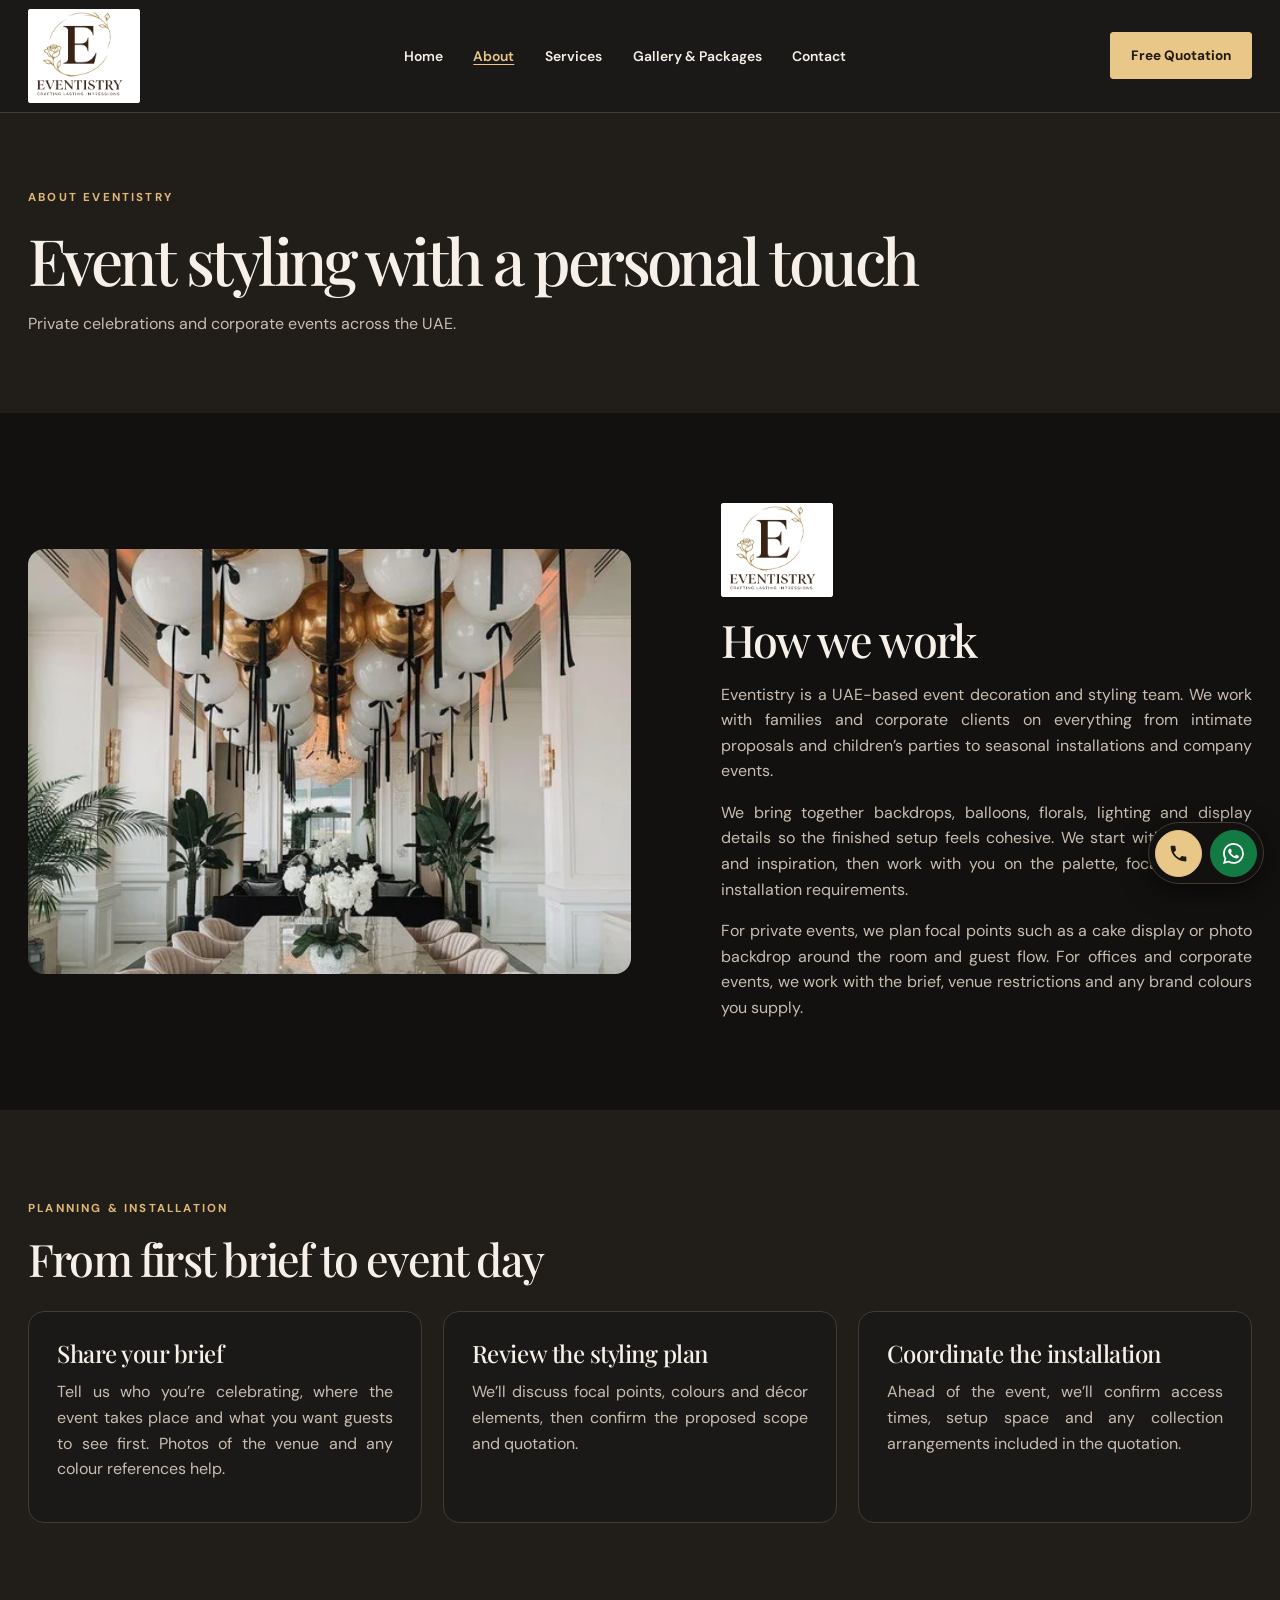
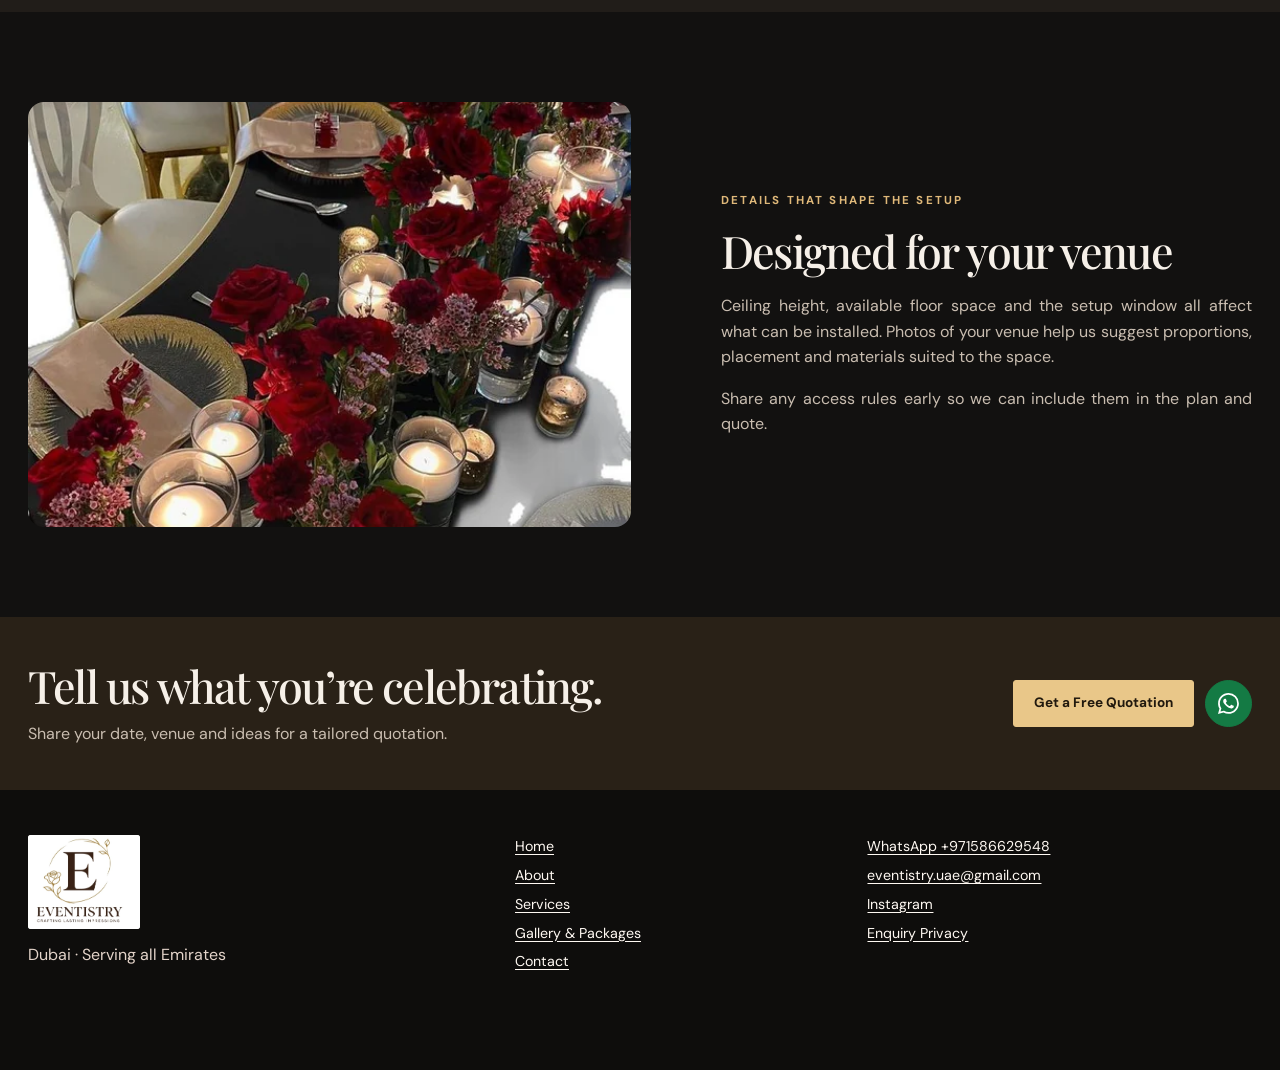
==== about.html @ 62c50d61 "Upload website files" ====
<!doctype html>
<html lang="en"><head>
<meta charset="utf-8"><meta name="viewport" content="width=device-width,initial-scale=1">
<title>About Eventistry | Eventistry</title><meta name="description" content="Meet the UAE event styling team behind Eventistry’s birthdays, private parties, corporate decorations and seasonal installations.">
<meta name="theme-color" content="#121110"><meta name="robots" content="index, follow, max-image-preview:large">
<meta property="og:type" content="website"><meta property="og:site_name" content="Eventistry"><meta property="og:title" content="About Eventistry | Eventistry"><meta property="og:description" content="Meet the UAE event styling team behind Eventistry’s birthdays, private parties, corporate decorations and seasonal installations."><meta name="twitter:card" content="summary_large_image">

<link rel="icon" href="assets/eventistry-logo.png" type="image/png">
<link rel="preconnect" href="https://fonts.googleapis.com">
<link rel="preconnect" href="https://fonts.gstatic.com" crossorigin>
<link href="https://fonts.googleapis.com/css2?family=DM+Sans:wght@400;500;600;700&family=Playfair+Display:ital,wght@0,400;0,500;0,600;1,400&display=swap" rel="stylesheet">
<link rel="stylesheet" href="css/styles.css?v=11">
<script src="js/site.js?v=8" defer></script>
</head><body>
<a class="skip-link" href="#main">Skip to content</a>
<header class="site-header"><div class="shell header-row">
<a class="brand" href="index.html" aria-label="Eventistry home"><img src="assets/eventistry-logo.png" alt="" width="329" height="392"></a>
<button type="button" class="menu-toggle" aria-expanded="false" aria-controls="navigation" aria-label="Open menu"><svg viewBox="0 0 24 24" fill="none" stroke="currentColor" stroke-width="1.8" stroke-linecap="round" aria-hidden="true"><path d="M4 6h16M4 12h16M4 18h16"/></svg></button><nav id="navigation" aria-label="Main navigation"><a href="index.html">Home</a><a href="about.html" aria-current="page">About</a><a href="services.html">Services</a><a href="gallery.html">Gallery & Packages</a><a href="contact.html">Contact</a></nav><a class="button" href="contact.html#quotation">Free Quotation</a>
</div></header>
<main id="main"><section class="page-head"><div class="shell"><p class="eyebrow">About Eventistry</p><h1>Event styling with a personal touch</h1><p>Private celebrations and corporate events across the UAE.</p></div></section><section class="shell section gallery-teaser"><div><img src="assets/corporate.webp" alt="Styled event table with overhead balloons" fetchpriority="high" decoding="async"></div><div><span class="brand about-logo"><img src="assets/eventistry-logo.png" alt="Eventistry · Crafting lasting impressions" width="329" height="392" loading="lazy"></span><h2>How we work</h2><p>Eventistry is a UAE-based event decoration and styling team. We work with families and corporate clients on everything from intimate proposals and children’s parties to seasonal installations and company events.</p><p>We bring together backdrops, balloons, florals, lighting and display details so the finished setup feels cohesive. We start with your venue and inspiration, then work with you on the palette, focal points and installation requirements.</p><p>For private events, we plan focal points such as a cake display or photo backdrop around the room and guest flow. For offices and corporate events, we work with the brief, venue restrictions and any brand colours you supply.</p></div></section>
<section class="section services-preview"><div class="shell"><div class="section-heading"><div><p class="eyebrow">Planning & installation</p><h2>From first brief to event day</h2></div></div>
  <ol class="card-grid process-list"><li class="package"><h3>Share your brief</h3><p>Tell us who you’re celebrating, where the event takes place and what you want guests to see first. Photos of the venue and any colour references help.</p></li><li class="package"><h3>Review the styling plan</h3><p>We’ll discuss focal points, colours and décor elements, then confirm the proposed scope and quotation.</p></li><li class="package"><h3>Coordinate the installation</h3><p>Ahead of the event, we’ll confirm access times, setup space and any collection arrangements included in the quotation.</p></li></ol></div></section><section class="section shell gallery-teaser"><div><img src="assets/dinner.webp" alt="Candlelit table with layered florals" loading="lazy" decoding="async"></div><div><p class="eyebrow">Details that shape the setup</p><h2>Designed for your venue</h2><p>Ceiling height, available floor space and the setup window all affect what can be installed. Photos of your venue help us suggest proportions, placement and materials suited to the space.</p><p>Share any access rules early so we can include them in the plan and quote.</p></div></section><section class="callout"><div class="shell callout-row"><div><h2>Tell us what you’re celebrating.</h2><p>Share your date, venue and ideas for a tailored quotation.</p></div><div class="actions"><a class="button" href="contact.html#quotation">Get a Free Quotation</a><a class="button contact-icon whatsapp-icon" data-whatsapp href="https://wa.me/971586629548?text=Hello%20Eventistry%2C%20I%20would%20like%20an%20event%20decoration%20quote." aria-label="Chat on WhatsApp" title="Chat on WhatsApp"><svg viewBox="0 0 16 16" aria-hidden="true" fill="currentColor"><path d="M13.601 2.326A7.85 7.85 0 0 0 7.996 0C3.627 0 .068 3.558.064 7.928c0 1.399.366 2.76 1.057 3.965L0 16l4.204-1.102a7.9 7.9 0 0 0 3.788.964h.004c4.37 0 7.928-3.559 7.932-7.928a7.9 7.9 0 0 0-2.327-5.608zM7.996 14.521a6.55 6.55 0 0 1-3.354-.919l-.24-.144-2.493.654.666-2.431-.157-.251a6.57 6.57 0 0 1-1.008-3.502c0-3.632 2.957-6.589 6.59-6.589a6.55 6.55 0 0 1 4.659 1.932 6.56 6.56 0 0 1 1.929 4.662c-.004 3.632-2.961 6.588-6.592 6.588zm3.615-4.917c-.197-.099-1.169-.578-1.351-.644-.181-.066-.313-.099-.445.099-.132.198-.511.643-.626.776-.116.132-.231.149-.429.05-.197-.099-.835-.308-1.59-.981-.588-.524-.985-1.171-1.1-1.369-.115-.198-.012-.305.087-.404.089-.088.197-.231.296-.347.099-.115.132-.197.198-.329.066-.132.033-.248-.017-.347-.049-.099-.445-1.072-.609-1.468-.161-.386-.325-.333-.445-.339l-.38-.007a.73.73 0 0 0-.528.247c-.181.198-.692.677-.692 1.65 0 .973.709 1.914.807 2.046.099.132 1.396 2.132 3.382 2.989.472.204.841.326 1.128.417.474.151.905.13 1.246.079.38-.057 1.169-.479 1.334-.941.165-.462.165-.858.116-.94-.05-.083-.182-.132-.38-.231z"/></svg></a></div></div></section></main>
<footer class="site-footer"><div class="shell footer-grid"><div><a class="brand footer-brand" href="index.html" aria-label="Eventistry home"><img src="assets/eventistry-logo.png" alt="" width="329" height="392" loading="lazy"></a><p>Dubai · Serving all Emirates</p></div><div class="footer-nav"><a href="index.html">Home</a><a href="about.html" aria-current="page">About</a><a href="services.html">Services</a><a href="gallery.html">Gallery & Packages</a><a href="contact.html">Contact</a></div><div class="footer-nav"><a data-whatsapp href="https://wa.me/971586629548">WhatsApp +971586629548</a><a href="mailto:eventistry.uae@gmail.com">eventistry.uae@gmail.com</a><a href="https://www.instagram.com/eventistry_uae/">Instagram</a><a href="privacy.html">Enquiry Privacy</a></div></div></footer>
<aside class="contact-dock" aria-label="Quick contact"><a class="button contact-icon phone-icon" href="tel:+971586629548" aria-label="Call Eventistry" title="Call Eventistry"><svg viewBox="0 0 24 24" aria-hidden="true" fill="currentColor"><path d="M6.6 10.8a15.7 15.7 0 0 0 6.6 6.6l2.2-2.2a1 1 0 0 1 1-.24c1.14.38 2.36.58 3.6.58a1 1 0 0 1 1 1V20a1 1 0 0 1-1 1C10.61 21 3 13.39 3 4a1 1 0 0 1 1-1h3.5a1 1 0 0 1 1 1c0 1.25.2 2.46.58 3.6a1 1 0 0 1-.25 1z"/></svg></a><a class="button contact-icon whatsapp-icon" data-whatsapp href="https://wa.me/971586629548?text=Hello%20Eventistry%2C%20I%20would%20like%20an%20event%20decoration%20quote." aria-label="Chat on WhatsApp" title="Chat on WhatsApp"><svg viewBox="0 0 16 16" aria-hidden="true" fill="currentColor"><path d="M13.601 2.326A7.85 7.85 0 0 0 7.996 0C3.627 0 .068 3.558.064 7.928c0 1.399.366 2.76 1.057 3.965L0 16l4.204-1.102a7.9 7.9 0 0 0 3.788.964h.004c4.37 0 7.928-3.559 7.932-7.928a7.9 7.9 0 0 0-2.327-5.608zM7.996 14.521a6.55 6.55 0 0 1-3.354-.919l-.24-.144-2.493.654.666-2.431-.157-.251a6.57 6.57 0 0 1-1.008-3.502c0-3.632 2.957-6.589 6.59-6.589a6.55 6.55 0 0 1 4.659 1.932 6.56 6.56 0 0 1 1.929 4.662c-.004 3.632-2.961 6.588-6.592 6.588zm3.615-4.917c-.197-.099-1.169-.578-1.351-.644-.181-.066-.313-.099-.445.099-.132.198-.511.643-.626.776-.116.132-.231.149-.429.05-.197-.099-.835-.308-1.59-.981-.588-.524-.985-1.171-1.1-1.369-.115-.198-.012-.305.087-.404.089-.088.197-.231.296-.347.099-.115.132-.197.198-.329.066-.132.033-.248-.017-.347-.049-.099-.445-1.072-.609-1.468-.161-.386-.325-.333-.445-.339l-.38-.007a.73.73 0 0 0-.528.247c-.181.198-.692.677-.692 1.65 0 .973.709 1.914.807 2.046.099.132 1.396 2.132 3.382 2.989.472.204.841.326 1.128.417.474.151.905.13 1.246.079.38-.057 1.169-.479 1.334-.941.165-.462.165-.858.116-.94-.05-.083-.182-.132-.38-.231z"/></svg></a></aside>
<dialog class="lightbox" aria-label="Project photo"><button type="button" class="close-photo" aria-label="Close photo">×</button><img alt=""></dialog>
<script src="js/quote.js" defer></script>
</body></html>
---- css/styles.css ----
/* Eventistry palette, type and shared layout */
:root {
  color-scheme: dark;
  --paper: #121110;
  --surface: #1b1917;
  --ink: #f6f0e8;
  --muted: #c9bdb0;
  --accent: #e9c789;
  --panel: #211d19;
  --gold: #dfb879;
  --line: #443a30;
  --display: 'Playfair Display', Georgia, serif;
  --body: 'DM Sans', Arial, sans-serif;
}
*, *::before, *::after { box-sizing: border-box; }
html { scroll-behavior: smooth; }
body { margin: 0; background: var(--paper); color: var(--ink); font: 400 1rem/1.6 var(--body); }
img { display: block; max-width: 100%; }
a { color: inherit; text-underline-offset: .22em; }
a:hover { color: var(--accent); }
:focus-visible { outline: 3px solid #e9c789; outline-offset: 4px; }
h1, h2, h3, p, figure { margin: 0; }
h1, h2, h3 { font-family: var(--display); font-weight: 500; line-height: 1.13; }
h1 { font-size: clamp(2.8rem, 6vw, 5.6rem); letter-spacing: -.055em; }
h2 { font-size: clamp(2rem, 3.5vw, 3.25rem); letter-spacing: -.04em; }
h3 { font-size: 1.5rem; letter-spacing: -.02em; }
p { color: var(--muted); }
p + p { margin-top: 1rem; }
.shell { width: min(100% - 3.5rem, 1240px); margin-inline: auto; }
.section { padding-block: clamp(3.5rem, 7vw, 6.4rem); }
.eyebrow { color: var(--gold); font-weight: 700; font-size: .72rem; letter-spacing: .19em; text-transform: uppercase; margin-bottom: 1rem; }
.skip-link { position: fixed; top: 1rem; left: 1rem; z-index: 5; background: var(--surface); padding: .6rem; transform: translateY(-200%); }
.skip-link:focus { transform: none; }
.button, .menu-toggle { display: inline-flex; align-items: center; justify-content: center; min-height: 47px; padding: .65rem 1.25rem; border: 1px solid var(--accent); border-radius: 3px; background: var(--accent); color: #21190e; font: 700 .85rem/1.35 var(--body); text-align: center; text-decoration: none; cursor: pointer; }
.button:hover { background: #f6dbaa; color: #21190e; }
.button.outline { background: transparent; color: var(--accent); }
.button.outline:hover { background: var(--panel); }
.actions { display: flex; flex-wrap: wrap; gap: .7rem; }
.text-link { color: var(--accent); font-weight: 700; text-decoration-thickness: 1px; }
.site-header { border-bottom: 1px solid var(--line); background: var(--surface); }
.header-row { min-height: 79px; display: flex; align-items: center; justify-content: space-between; gap: 1.25rem; position: relative; }
/* The original logo is framed on its own white ground. Only its outer margin is hidden. */
.brand { position: relative; display: block; width: 112px; height: 94px; flex: none; overflow: hidden; border-radius: 3px; background: #fff; }
.brand img { position: absolute; top: 50%; left: 50%; width: 123px; height: auto; max-width: none; transform: translate(-50%, -50%); }
.site-header .brand { margin-block: .55rem; }
nav { display: flex; gap: clamp(.9rem, 2.4vw, 2.4rem); }
nav a { text-decoration: none; font-weight: 600; font-size: .87rem; white-space: nowrap; }
nav a[aria-current="page"], nav a:hover { text-decoration: underline; color: var(--accent); }
.menu-toggle { display: none; }

/* Photography and public pages */
/* Full-bleed project photo with a contrast gradient behind the quotation copy. */
.hero { position: relative; display: grid; align-items: center; isolation: isolate; min-height: clamp(570px, 51vw, 765px); background: #191513; border-bottom: 1px solid var(--line); }
.hero-picture, .hero::after { position: absolute; inset: 0; }
.hero-picture { z-index: -2; }
.hero-picture img { width: 100%; height: 100%; object-fit: cover; object-position: center 55%; }
.hero::after { content: ''; z-index: -1; background: linear-gradient(90deg, #100d0ded 0%, #100d0dce 28%, #100d0d77 53%, #100d0d08 100%); }
.hero-inner { padding-block: clamp(3rem, 8vw, 7rem); }
.hero h1 em { color: var(--accent); font-weight: 400; }
.hero-copy > p:not(.eyebrow) { max-width: 42ch; margin-top: 1.5rem; color: #f3e9df; }
.hero .actions { margin-top: 1.8rem; }
.hero .button.outline { background: #140f0f7a; }
.hero .button.outline:hover { background: var(--panel); }
.services-preview, .page-head { background: var(--panel); }
.section-heading { display: flex; justify-content: space-between; align-items: end; gap: 1rem; margin-bottom: 1.65rem; }
.section-heading h2 + p { margin-top: .55rem; }
.card-grid { display: grid; grid-template-columns: repeat(3,minmax(0, 1fr)); gap: 1.3rem; }
.service-card, .package { background: var(--surface); border: 1px solid var(--line); border-radius: 3px; overflow: hidden; }
.service-card { display: flex; flex-direction: column; }
.service-card > div { flex: 1; display: flex; flex-direction: column; }
.service-quote { width: 100%; gap: .65rem; margin-top: auto; }
.service-card img { width: 100%; aspect-ratio: 1.45; object-fit: cover; }
.service-card > div, .package { padding: clamp(1rem, 2.4vw, 1.75rem); }
.service-card p, .package p { margin: .75rem 0; }
.gallery-teaser { display: grid; grid-template-columns: 1fr .88fr; gap: clamp(1.6rem, 7vw, 6rem); align-items: center; }
.gallery-teaser img { width: 100%; height: clamp(240px, 34vw, 425px); object-fit: cover; border-radius: 3px; }
.gallery-teaser .about-logo { margin-bottom: 1.15rem; }
.gallery-teaser .about-logo img { width: 123px; height: auto; object-fit: initial; }
.gallery-teaser h2 + p, .gallery-teaser p + a { margin-top: 1rem; }
.gallery-teaser a { display: inline-block; }
.callout { background: #292117; padding-block: 2.75rem; }
.callout-row { display: flex; align-items: center; justify-content: space-between; gap: 1.4rem; flex-wrap: wrap; }
.callout-row h2 + p { margin-top: .6rem; }
.page-head { padding-block: clamp(2.5rem, 6vw, 5rem); }
.page-head h1 { font-size: clamp(2.6rem, 5vw, 4.7rem); }
.page-head h1 + p { margin-top: .9rem; }
.steps { padding-left: 1.4rem; margin: 1.25rem 0 0; }
.steps li + li { margin-top: .45rem; }
.gallery-grid { display: grid; grid-template-columns: repeat(4,minmax(0,1fr)); gap: 1.25rem; margin-top: 1.5rem; }
.gallery-grid img { width: 100%; aspect-ratio: 1; object-fit: cover; border-radius: 3px; }
.gallery-grid a { display: block; }
figcaption { font-size: .87rem; margin-top: .45rem; color: var(--muted); }
.lightbox { background: #231b18; border: 0; padding: .7rem; max-width: min(94vw, 1000px); max-height: 92vh; }
.lightbox::backdrop { background: #211815d9; }
.lightbox img { max-height: 81vh; object-fit: contain; }
.close-photo { cursor: pointer; margin-left: auto; display: block; border: 0; background: transparent; color: white; font-size: 1.65rem; }
.site-footer { background: #0e0d0c; color: #fff9f3; padding-block: 2.8rem; }
.site-footer p { color: #e4d4ca; margin: .4rem 0; }
.site-footer a:hover { color: #fff; }
.footer-grid { display: grid; grid-template-columns: 1.2fr .85fr 1fr; gap: 1.6rem; }
.footer-brand { margin-bottom: .8rem; }
.footer-nav { display: grid; align-content: start; gap: .38rem; font-size: .89rem; overflow-wrap: anywhere; }

/* Quote form and dashboard */
.quote-layout { display: grid; grid-template-columns: .78fr 1.22fr; gap: clamp(1.4rem, 6vw, 5rem); align-items: start; }
.quote-layout h1 { font-size: clamp(2.65rem, 5.25vw, 4.7rem); }
.quote-intro > p:not(.eyebrow) { margin: 1.15rem 0; }
.contact-links { display: grid; gap: .55rem; justify-items: start; margin-block: 1.4rem; overflow-wrap: anywhere; }
.landing-photo { margin-top: 1.8rem; }
.landing-photo img { width: 100%; aspect-ratio: 1.45; object-fit: cover; border-radius: 3px; }
.form-card { padding: clamp(1rem, 3vw, 2rem); border: 1px solid var(--line); background: var(--surface); border-radius: 4px; scroll-margin-top: 1rem; }
.form-card h2 { font-size: clamp(1.7rem, 3vw, 2.5rem); }
.form-card h2 + p, .form-note { margin-top: .65rem; }
.form-grid { display: grid; grid-template-columns: repeat(2,minmax(0,1fr)); gap: .95rem; margin: 1.25rem 0; }
.wide { grid-column: 1 / -1; }
label { display: block; color: var(--ink); font-size: .86rem; font-weight: 700; }
input, select, textarea { display: block; margin-top: .25rem; width: 100%; min-height: 42px; background: #131210; border: 1px solid #72604d; border-radius: 3px; padding: .55rem .65rem; color: var(--ink); font: 400 1rem/1.35 var(--body); }
input[type="file"] { font-size: .85rem; }
textarea { resize: vertical; }
.optional, small, .form-note { font-size: .8rem; color: var(--muted); font-weight: 400; }
.trap { position: absolute; width: 1px; height: 1px; overflow: hidden; clip-path: inset(50%); }
.notice { background: var(--panel); padding: .65rem .85rem; margin-block: .8rem; overflow-wrap: anywhere; }
.privacy-copy { max-width: 760px; }
.privacy-copy .button { margin-top: 1rem; }
.admin { max-width: 1020px; }
.admin h1 { font-size: clamp(2.65rem, 5vw, 4rem); }
.admin > h1 { margin-bottom: 1rem; }
.admin > section { margin-bottom: 1.3rem; }
.admin h2 { font-size: 1.85rem; margin-bottom: .8rem; }
.admin h3 { margin-block: 1.3rem .4rem; }
.admin fieldset { border: 1px solid var(--line); margin: .65rem 0; padding: .7rem; min-width: 0; }
.admin legend { font-weight: 700; }
.admin label + label { margin-top: .55rem; }
.admin input[type="checkbox"] { display: inline; min-height: auto; width: auto; }
.admin img { width: 92px; aspect-ratio: 1.3; object-fit: cover; }
.admin summary { cursor: pointer; font-weight: 700; overflow-wrap: anywhere; }
.admin details { border-bottom: 1px solid var(--line); padding: .65rem 0; }
.admin dt { font-weight: 700; }
.admin dd { margin: 0 0 .6rem; white-space: pre-wrap; overflow-wrap: anywhere; }
.admin .button { margin-top: .6rem; }
.consent { position: fixed; z-index: 4; bottom: 1rem; left: 1rem; right: 1rem; margin-left: auto; width: min(29rem, calc(100% - 2rem)); background: var(--surface); border: 1px solid var(--line); padding: 1rem; box-shadow: 0 8px 28px #0008; }
.consent p { margin-bottom: .65rem; }

@media (max-width: 930px) {
  .shell { width: min(100% - 2rem, 1240px); }
  .header-row { gap: .65rem; }
  nav { gap: .85rem; }
  .header-row > .button { padding-inline: .75rem; }
}
@media (max-width: 760px) {
  .header-row { min-height: 69px; flex-wrap: wrap; padding-block: .55rem; }
  nav { order: 4; width: 100%; flex-wrap: wrap; padding: .5rem 0; }
  .js .menu-toggle { display: inline-flex; background: transparent; color: var(--accent); margin-left: auto; padding-inline: .65rem; }
  .js nav:not(.open) { display: none; }
  .gallery-teaser, .quote-layout { grid-template-columns: 1fr; }
  .hero { min-height: 650px; align-items: end; }
  .hero-picture img { object-position: center top; }
  .hero::after { background: linear-gradient(0deg, #100d0df5 0%, #100d0dbf 39%, #100d0d26 86%); }
  .hero-inner { padding-bottom: 2.6rem; }
  .hero-copy > p:not(.eyebrow) { max-width: 52ch; }
  .section-heading { align-items: start; flex-direction: column; }
  .card-grid, .gallery-grid { grid-template-columns: repeat(2,minmax(0,1fr)); }
  .footer-grid { grid-template-columns: 1fr 1fr; }
  .landing-photo { display: none; }
}
@media (max-width: 460px) {
  .site-header .brand { width: 95px; height: 83px; margin-block: .15rem; }
  .site-header .brand img { width: 109px; }
  .hero { min-height: 610px; }
  .header-row > .button, .menu-toggle { min-height: 41px; padding-inline: .55rem; font-size: .72rem; }
  .card-grid, .form-grid, .footer-grid { grid-template-columns: 1fr; }
  .gallery-grid { gap: .7rem; }
}
@media (prefers-reduced-motion: reduce) { html { scroll-behavior: auto; } }

/* Portfolio, package comparison and planning sections */
.service-card, .package, .gallery-grid figure, .testimonial { border-radius: 16px; }
.gallery-teaser img, .landing-photo img { border-radius: 16px; }
.gallery-grid figure { overflow: hidden; background: var(--surface); border: 1px solid var(--line); }
.gallery-grid img { border-radius: 0; }
.gallery-grid figcaption { margin: 0; padding: .75rem .9rem; }
.featured-gallery { grid-template-columns: repeat(3,minmax(0,1fr)); }
.featured-gallery img { aspect-ratio: 1.35; }
.checklist { list-style: none; padding: 0; margin: 1rem 0; }
.checklist li { display: grid; grid-template-columns: 1em 1fr; gap: .55rem; margin-top: .4rem; color: var(--muted); }
.checklist li::before { content: '✓'; color: var(--accent); }
.pricing-card { display: flex; flex-direction: column; padding: clamp(1.25rem, 3vw, 2rem); }
.pricing-highlight { border-color: var(--gold); background: linear-gradient(170deg,#30251a,var(--surface) 64%); }
.package-price { margin: 1rem 0 .3rem; display: grid; }
.package-price span { font-size: .78rem; color: var(--muted); }
.package-price strong { color: var(--accent); font: 500 clamp(1.75rem,3vw,2.4rem)/1.25 var(--display); }
.pricing-card .button { margin-top: auto; }
.pricing-card .checklist { padding-bottom: .8rem; }
.process-list { list-style: none; margin: 0; padding: 0; }
/* Three testimonials per row on desktop, with responsive portrait cards. */
.testimonial-grid { display: grid; grid-template-columns: repeat(3,minmax(0,1fr)); gap: 1.3rem; }
.testimonial { display: flex; flex-direction: column; gap: .9rem; min-width: 0; padding: clamp(1.2rem,2.4vw,1.85rem); border: 1px solid var(--line); background: linear-gradient(165deg,#292117 0%,var(--surface) 58%); }
.testimonial-mark { color: var(--gold); font: 3.5rem/.8 var(--display); height: 1.8rem; }
.testimonial blockquote { margin: 0 0 .5rem; color: var(--ink); overflow-wrap: anywhere; font: 400 clamp(1.05rem,1.6vw,1.24rem)/1.55 var(--body); }
.testimonial figcaption { display: flex; align-items: center; gap: .75rem; margin: auto 0 0; padding-top: 1rem; border-top: 1px solid var(--line); color: var(--gold); overflow-wrap: anywhere; }
.testimonial figcaption img, .testimonial-initials { flex: 0 0 54px; width: 54px; height: 54px; border-radius: 50%; border: 1px solid var(--gold); object-fit: cover; }
.testimonial-initials { display: grid; place-items: center; background: var(--panel); }
.admin img.testimonial-admin-photo { width: 54px; height: 54px; border-radius: 50%; }
@media (max-width: 900px) {
  .testimonial-grid { grid-template-columns: repeat(2,minmax(0,1fr)); }
}
@media (max-width: 620px) {
  .testimonial-grid { grid-template-columns: 1fr; }
}
.faq-layout { display: grid; grid-template-columns: .72fr 1.28fr; align-items: start; gap: clamp(1.2rem,5vw,4rem); }
.faq-layout h2 + p { margin-top: .7rem; }
.faq-list { display: grid; gap: .65rem; }
.faq-list details { border: 1px solid var(--line); border-radius: 10px; background: var(--surface); padding: .85rem 1rem; }
.faq-list summary { cursor: pointer; font-weight: 700; }
.faq-list details[open] summary { color: var(--accent); }
.faq-list details p { margin-top: .65rem; }
.contact-dock { position: fixed; z-index: 3; right: max(1rem, env(safe-area-inset-right)); bottom: max(1rem, env(safe-area-inset-bottom)); display: flex; gap: .4rem; padding: .4rem; border: 1px solid var(--line); border-radius: 999px; background: #121110; box-shadow: 0 8px 26px #0008; }
.contact-dock .button { border-radius: 999px; min-height: 42px; }
.contact-dock [data-whatsapp] { background: #208249; color: #fff; border-color: #208249; }
.contact-dock [data-whatsapp]:hover { background: #17663a; }
.site-footer { padding-bottom: 6rem; }
@media (max-width: 760px) {
  .faq-layout { grid-template-columns: 1fr; }
  .featured-gallery { grid-template-columns: repeat(2,minmax(0,1fr)); }
}
@media (max-width: 460px) {
  .featured-gallery { grid-template-columns: 1fr; }
}

/* Full-width event slideshow. The copy and quote actions stay in place. */
.hero-slides { position: absolute; inset: 0; z-index: -2; overflow: hidden; }
.hero-slides .hero-picture { z-index: auto; opacity: 0; transition: opacity .65s ease; }
.hero-slides .is-current { opacity: 1; }
.hero-controls { position: absolute; z-index: 1; inset-inline: 0; bottom: 1rem; display: flex; align-items: center; gap: .3rem; }
.hero-controls[hidden] { display: none; }
.hero-controls button { min-width: 32px; min-height: 36px; padding: .35rem; border: 0; background: transparent; color: #fff; cursor: pointer; }
.hero-controls [data-slide-button]::before { content: ''; display: block; width: 11px; height: 11px; margin: auto; border-radius: 50%; border: 1px solid #fff; background: #211a1699; }
.hero-controls button[aria-pressed="true"]::before { background: var(--accent); border-color: var(--accent); }
.hero-controls [data-slide-pause] { min-width: 54px; padding-inline: .65rem; border: 1px solid #ffffff70; border-radius: 999px; background: #211a16c7; font: 700 .75rem var(--body); }
@media (max-width: 760px) {
  .hero-inner { padding-bottom: 4.6rem; }
}
@media (prefers-reduced-motion: reduce) {
  .hero-slides .hero-picture { transition: none; }
}

/* Keep example reviews clearly identified and the reviewer details easy to scan. */
.testimonial-note { color: var(--muted); font-size: .85rem; }
.testimonial-occasion { display: block; color: var(--muted); font-size: .82rem; margin-top: .1rem; }

/* Recognisable contact icons, with full touch targets and accessible labels. */
.button.contact-icon { width: 47px; height: 47px; min-height: 47px; flex: 0 0 47px; padding: 0; border-radius: 50%; }
.contact-icon svg { width: 21px; height: 21px; }
.button.whatsapp-icon { background: #147a44; border-color: #147a44; color: #fff; }
.button.whatsapp-icon:hover { background: #106b3a; }
.button.phone-icon { background: var(--accent); color: #21190e; }
.button.phone-icon:hover { background: #f6dbaa; }
.contact-dock { gap: .45rem; }
.menu-toggle svg { width: 21px; height: 21px; }

@media (max-width: 760px) {
  .site-header { position: relative; z-index: 5; }
  .header-row { gap: .6rem; padding-block: .45rem; }
  .js .menu-toggle { width: 44px; height: 44px; min-height: 44px; padding: 0; border-radius: 7px; }
  .js .menu-toggle[aria-expanded="true"] { background: var(--accent); color: #21190e; }
  .js .header-row nav.open { position: absolute; inset: calc(100% + 1px) 0 auto; display: grid; width: auto; gap: 0; padding: .4rem; background: var(--surface); border: 1px solid var(--line); border-radius: 0 0 12px 12px; box-shadow: 0 14px 28px #0007; }
  .header-row nav a { display: block; padding: .72rem .8rem; border-radius: 6px; }
  .header-row nav a:hover, .header-row nav a[aria-current="page"] { background: var(--panel); text-decoration: none; }
  .contact-dock.hero-actions-visible { display: none; }
  .hero .actions { gap: .45rem; }
  .hero .actions > .button:first-child { padding-inline: .9rem; }
}

/* Keep the two banner actions equally sized on desktop and mobile. */
.hero [data-hero-actions] { display: grid; grid-template-columns: repeat(2,minmax(0,1fr)); max-width: 19rem; }
.hero [data-hero-actions] .button { min-height: 48px; padding: .6rem .8rem; gap: .45rem; }
.hero [data-hero-actions] svg { width: 21px; height: 21px; }

/* Align long-form copy to both edges while keeping final lines naturally aligned. */
main :where(p:not(.eyebrow, .testimonial-note, .form-note, .notice), blockquote) {
  text-align: justify;
  text-align-last: start;
  hyphens: auto;
  overflow-wrap: break-word;
}
main p + p { margin-block-start: 1rem; }
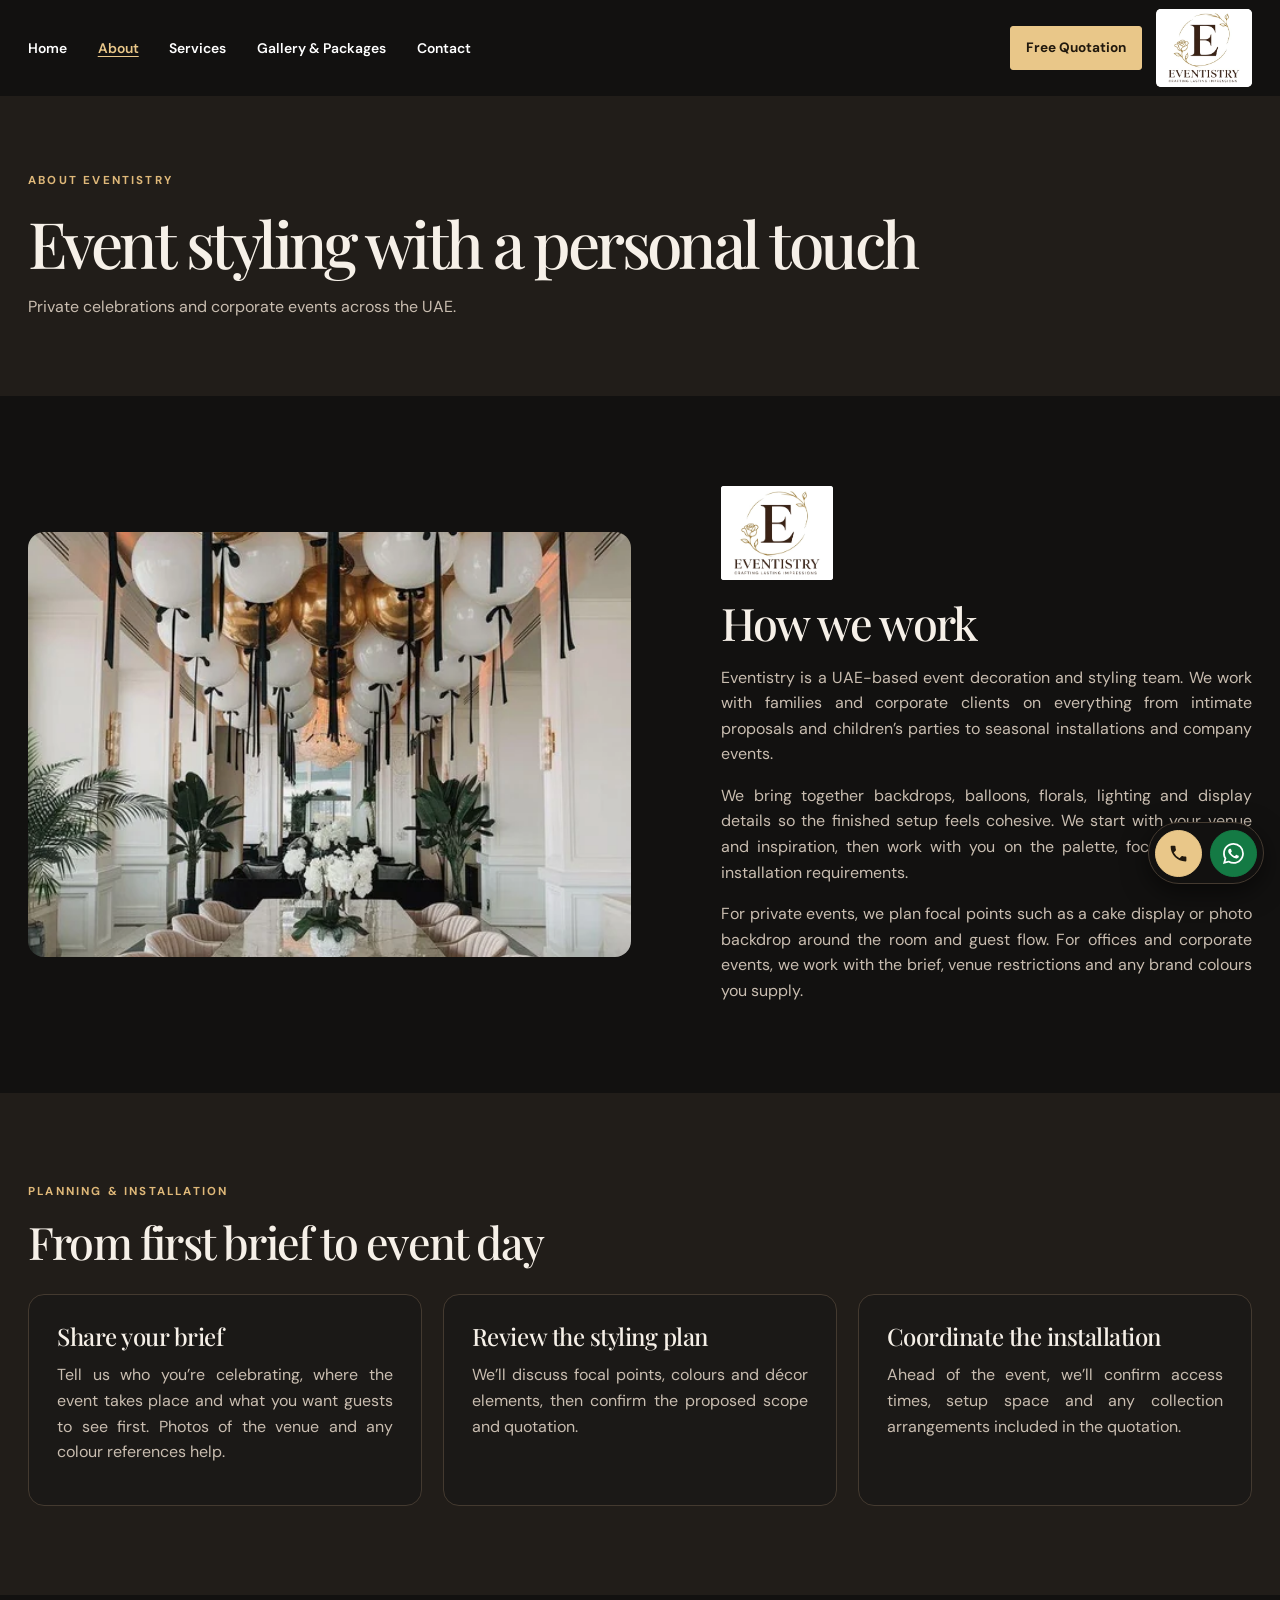
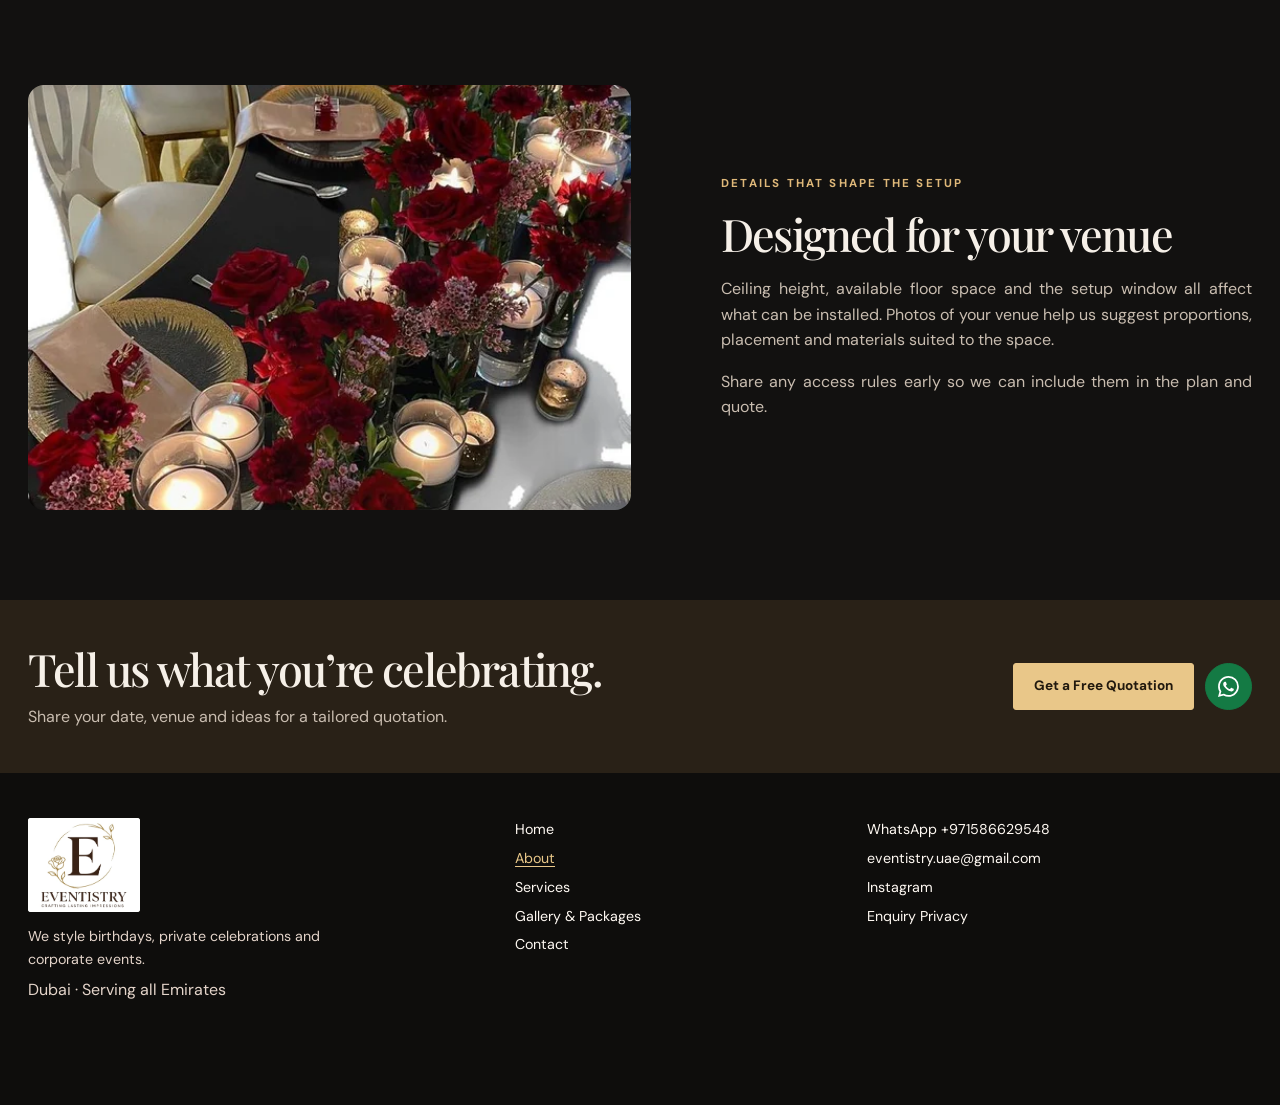
==== commit 5696ffa7: "Upload website files" ====
--- a/about.html
+++ b/about.html
@@ -9,18 +9,18 @@
 <link rel="preconnect" href="https://fonts.googleapis.com">
 <link rel="preconnect" href="https://fonts.gstatic.com" crossorigin>
 <link href="https://fonts.googleapis.com/css2?family=DM+Sans:wght@400;500;600;700&family=Playfair+Display:ital,wght@0,400;0,500;0,600;1,400&display=swap" rel="stylesheet">
-<link rel="stylesheet" href="css/styles.css?v=11">
+<link rel="stylesheet" href="css/styles.css?v=15">
 <script src="js/site.js?v=8" defer></script>
 </head><body>
 <a class="skip-link" href="#main">Skip to content</a>
 <header class="site-header"><div class="shell header-row">
+<button type="button" class="menu-toggle" aria-expanded="false" aria-controls="navigation" aria-label="Open menu"><svg viewBox="0 0 24 24" fill="none" stroke="currentColor" stroke-width="1.8" stroke-linecap="round" aria-hidden="true"><path d="M4 6h16M4 12h16M4 18h16"/></svg></button><nav id="navigation" aria-label="Main navigation"><a href="index.html">Home</a><a href="about.html" aria-current="page">About</a><a href="services.html">Services</a><a href="gallery.html">Gallery & Packages</a><a href="contact.html">Contact</a></nav><a class="button" href="contact.html#quotation">Free Quotation</a>
 <a class="brand" href="index.html" aria-label="Eventistry home"><img src="assets/eventistry-logo.png" alt="" width="329" height="392"></a>
-<button type="button" class="menu-toggle" aria-expanded="false" aria-controls="navigation" aria-label="Open menu"><svg viewBox="0 0 24 24" fill="none" stroke="currentColor" stroke-width="1.8" stroke-linecap="round" aria-hidden="true"><path d="M4 6h16M4 12h16M4 18h16"/></svg></button><nav id="navigation" aria-label="Main navigation"><a href="index.html">Home</a><a href="about.html" aria-current="page">About</a><a href="services.html">Services</a><a href="gallery.html">Gallery & Packages</a><a href="contact.html">Contact</a></nav><a class="button" href="contact.html#quotation">Free Quotation</a>
 </div></header>
 <main id="main"><section class="page-head"><div class="shell"><p class="eyebrow">About Eventistry</p><h1>Event styling with a personal touch</h1><p>Private celebrations and corporate events across the UAE.</p></div></section><section class="shell section gallery-teaser"><div><img src="assets/corporate.webp" alt="Styled event table with overhead balloons" fetchpriority="high" decoding="async"></div><div><span class="brand about-logo"><img src="assets/eventistry-logo.png" alt="Eventistry · Crafting lasting impressions" width="329" height="392" loading="lazy"></span><h2>How we work</h2><p>Eventistry is a UAE-based event decoration and styling team. We work with families and corporate clients on everything from intimate proposals and children’s parties to seasonal installations and company events.</p><p>We bring together backdrops, balloons, florals, lighting and display details so the finished setup feels cohesive. We start with your venue and inspiration, then work with you on the palette, focal points and installation requirements.</p><p>For private events, we plan focal points such as a cake display or photo backdrop around the room and guest flow. For offices and corporate events, we work with the brief, venue restrictions and any brand colours you supply.</p></div></section>
 <section class="section services-preview"><div class="shell"><div class="section-heading"><div><p class="eyebrow">Planning & installation</p><h2>From first brief to event day</h2></div></div>
   <ol class="card-grid process-list"><li class="package"><h3>Share your brief</h3><p>Tell us who you’re celebrating, where the event takes place and what you want guests to see first. Photos of the venue and any colour references help.</p></li><li class="package"><h3>Review the styling plan</h3><p>We’ll discuss focal points, colours and décor elements, then confirm the proposed scope and quotation.</p></li><li class="package"><h3>Coordinate the installation</h3><p>Ahead of the event, we’ll confirm access times, setup space and any collection arrangements included in the quotation.</p></li></ol></div></section><section class="section shell gallery-teaser"><div><img src="assets/dinner.webp" alt="Candlelit table with layered florals" loading="lazy" decoding="async"></div><div><p class="eyebrow">Details that shape the setup</p><h2>Designed for your venue</h2><p>Ceiling height, available floor space and the setup window all affect what can be installed. Photos of your venue help us suggest proportions, placement and materials suited to the space.</p><p>Share any access rules early so we can include them in the plan and quote.</p></div></section><section class="callout"><div class="shell callout-row"><div><h2>Tell us what you’re celebrating.</h2><p>Share your date, venue and ideas for a tailored quotation.</p></div><div class="actions"><a class="button" href="contact.html#quotation">Get a Free Quotation</a><a class="button contact-icon whatsapp-icon" data-whatsapp href="https://wa.me/971586629548?text=Hello%20Eventistry%2C%20I%20would%20like%20an%20event%20decoration%20quote." aria-label="Chat on WhatsApp" title="Chat on WhatsApp"><svg viewBox="0 0 16 16" aria-hidden="true" fill="currentColor"><path d="M13.601 2.326A7.85 7.85 0 0 0 7.996 0C3.627 0 .068 3.558.064 7.928c0 1.399.366 2.76 1.057 3.965L0 16l4.204-1.102a7.9 7.9 0 0 0 3.788.964h.004c4.37 0 7.928-3.559 7.932-7.928a7.9 7.9 0 0 0-2.327-5.608zM7.996 14.521a6.55 6.55 0 0 1-3.354-.919l-.24-.144-2.493.654.666-2.431-.157-.251a6.57 6.57 0 0 1-1.008-3.502c0-3.632 2.957-6.589 6.59-6.589a6.55 6.55 0 0 1 4.659 1.932 6.56 6.56 0 0 1 1.929 4.662c-.004 3.632-2.961 6.588-6.592 6.588zm3.615-4.917c-.197-.099-1.169-.578-1.351-.644-.181-.066-.313-.099-.445.099-.132.198-.511.643-.626.776-.116.132-.231.149-.429.05-.197-.099-.835-.308-1.59-.981-.588-.524-.985-1.171-1.1-1.369-.115-.198-.012-.305.087-.404.089-.088.197-.231.296-.347.099-.115.132-.197.198-.329.066-.132.033-.248-.017-.347-.049-.099-.445-1.072-.609-1.468-.161-.386-.325-.333-.445-.339l-.38-.007a.73.73 0 0 0-.528.247c-.181.198-.692.677-.692 1.65 0 .973.709 1.914.807 2.046.099.132 1.396 2.132 3.382 2.989.472.204.841.326 1.128.417.474.151.905.13 1.246.079.38-.057 1.169-.479 1.334-.941.165-.462.165-.858.116-.94-.05-.083-.182-.132-.38-.231z"/></svg></a></div></div></section></main>
-<footer class="site-footer"><div class="shell footer-grid"><div><a class="brand footer-brand" href="index.html" aria-label="Eventistry home"><img src="assets/eventistry-logo.png" alt="" width="329" height="392" loading="lazy"></a><p>Dubai · Serving all Emirates</p></div><div class="footer-nav"><a href="index.html">Home</a><a href="about.html" aria-current="page">About</a><a href="services.html">Services</a><a href="gallery.html">Gallery & Packages</a><a href="contact.html">Contact</a></div><div class="footer-nav"><a data-whatsapp href="https://wa.me/971586629548">WhatsApp +971586629548</a><a href="mailto:eventistry.uae@gmail.com">eventistry.uae@gmail.com</a><a href="https://www.instagram.com/eventistry_uae/">Instagram</a><a href="privacy.html">Enquiry Privacy</a></div></div></footer>
+<footer class="site-footer"><div class="shell footer-grid"><div><a class="brand footer-brand" href="index.html" aria-label="Eventistry home"><img src="assets/eventistry-logo.png" alt="" width="329" height="392" loading="lazy"></a><p class="footer-description">We style birthdays, private celebrations and corporate events.</p><p>Dubai · Serving all Emirates</p></div><div class="footer-nav"><a href="index.html">Home</a><a href="about.html" aria-current="page">About</a><a href="services.html">Services</a><a href="gallery.html">Gallery & Packages</a><a href="contact.html">Contact</a></div><div class="footer-nav"><a data-whatsapp href="https://wa.me/971586629548">WhatsApp +971586629548</a><a href="mailto:eventistry.uae@gmail.com">eventistry.uae@gmail.com</a><a href="https://www.instagram.com/eventistry_uae/">Instagram</a><a href="privacy.html">Enquiry Privacy</a></div></div></footer>
 <aside class="contact-dock" aria-label="Quick contact"><a class="button contact-icon phone-icon" href="tel:+971586629548" aria-label="Call Eventistry" title="Call Eventistry"><svg viewBox="0 0 24 24" aria-hidden="true" fill="currentColor"><path d="M6.6 10.8a15.7 15.7 0 0 0 6.6 6.6l2.2-2.2a1 1 0 0 1 1-.24c1.14.38 2.36.58 3.6.58a1 1 0 0 1 1 1V20a1 1 0 0 1-1 1C10.61 21 3 13.39 3 4a1 1 0 0 1 1-1h3.5a1 1 0 0 1 1 1c0 1.25.2 2.46.58 3.6a1 1 0 0 1-.25 1z"/></svg></a><a class="button contact-icon whatsapp-icon" data-whatsapp href="https://wa.me/971586629548?text=Hello%20Eventistry%2C%20I%20would%20like%20an%20event%20decoration%20quote." aria-label="Chat on WhatsApp" title="Chat on WhatsApp"><svg viewBox="0 0 16 16" aria-hidden="true" fill="currentColor"><path d="M13.601 2.326A7.85 7.85 0 0 0 7.996 0C3.627 0 .068 3.558.064 7.928c0 1.399.366 2.76 1.057 3.965L0 16l4.204-1.102a7.9 7.9 0 0 0 3.788.964h.004c4.37 0 7.928-3.559 7.932-7.928a7.9 7.9 0 0 0-2.327-5.608zM7.996 14.521a6.55 6.55 0 0 1-3.354-.919l-.24-.144-2.493.654.666-2.431-.157-.251a6.57 6.57 0 0 1-1.008-3.502c0-3.632 2.957-6.589 6.59-6.589a6.55 6.55 0 0 1 4.659 1.932 6.56 6.56 0 0 1 1.929 4.662c-.004 3.632-2.961 6.588-6.592 6.588zm3.615-4.917c-.197-.099-1.169-.578-1.351-.644-.181-.066-.313-.099-.445.099-.132.198-.511.643-.626.776-.116.132-.231.149-.429.05-.197-.099-.835-.308-1.59-.981-.588-.524-.985-1.171-1.1-1.369-.115-.198-.012-.305.087-.404.089-.088.197-.231.296-.347.099-.115.132-.197.198-.329.066-.132.033-.248-.017-.347-.049-.099-.445-1.072-.609-1.468-.161-.386-.325-.333-.445-.339l-.38-.007a.73.73 0 0 0-.528.247c-.181.198-.692.677-.692 1.65 0 .973.709 1.914.807 2.046.099.132 1.396 2.132 3.382 2.989.472.204.841.326 1.128.417.474.151.905.13 1.246.079.38-.057 1.169-.479 1.334-.941.165-.462.165-.858.116-.94-.05-.083-.182-.132-.38-.231z"/></svg></a></aside>
 <dialog class="lightbox" aria-label="Project photo"><button type="button" class="close-photo" aria-label="Close photo">×</button><img alt=""></dialog>
 <script src="js/quote.js" defer></script>
--- a/css/styles.css
+++ b/css/styles.css
@@ -1,6 +1,7 @@
 /* Eventistry palette, type and shared layout */
 :root {
   color-scheme: dark;
+  --header-logo-height: 78px;
   --paper: #121110;
   --surface: #1b1917;
   --ink: #f6f0e8;
@@ -16,7 +17,7 @@
 html { scroll-behavior: smooth; }
 body { margin: 0; background: var(--paper); color: var(--ink); font: 400 1rem/1.6 var(--body); }
 img { display: block; max-width: 100%; }
-a { color: inherit; text-underline-offset: .22em; }
+a { color: inherit; text-decoration: none; text-underline-offset: .22em; }
 a:hover { color: var(--accent); }
 :focus-visible { outline: 3px solid #e9c789; outline-offset: 4px; }
 h1, h2, h3, p, figure { margin: 0; }
@@ -29,23 +30,27 @@
 .shell { width: min(100% - 3.5rem, 1240px); margin-inline: auto; }
 .section { padding-block: clamp(3.5rem, 7vw, 6.4rem); }
 .eyebrow { color: var(--gold); font-weight: 700; font-size: .72rem; letter-spacing: .19em; text-transform: uppercase; margin-bottom: 1rem; }
-.skip-link { position: fixed; top: 1rem; left: 1rem; z-index: 5; background: var(--surface); padding: .6rem; transform: translateY(-200%); }
+.skip-link { position: fixed; top: 1rem; left: 1rem; z-index: 6; background: var(--surface); padding: .6rem; transform: translateY(-200%); }
 .skip-link:focus { transform: none; }
 .button, .menu-toggle { display: inline-flex; align-items: center; justify-content: center; min-height: 47px; padding: .65rem 1.25rem; border: 1px solid var(--accent); border-radius: 3px; background: var(--accent); color: #21190e; font: 700 .85rem/1.35 var(--body); text-align: center; text-decoration: none; cursor: pointer; }
 .button:hover { background: #f6dbaa; color: #21190e; }
 .button.outline { background: transparent; color: var(--accent); }
 .button.outline:hover { background: var(--panel); }
 .actions { display: flex; flex-wrap: wrap; gap: .7rem; }
-.text-link { color: var(--accent); font-weight: 700; text-decoration-thickness: 1px; }
-.site-header { border-bottom: 1px solid var(--line); background: var(--surface); }
-.header-row { min-height: 79px; display: flex; align-items: center; justify-content: space-between; gap: 1.25rem; position: relative; }
-/* The original logo is framed on its own white ground. Only its outer margin is hidden. */
+.text-link { color: var(--accent); font-weight: 700; }
+.site-header { position: relative; z-index: 5; background: transparent; }
+.header-row { display: flex; align-items: center; justify-content: space-between; gap: .85rem; position: relative; padding-block: .55rem; }
 .brand { position: relative; display: block; width: 112px; height: 94px; flex: none; overflow: hidden; border-radius: 3px; background: #fff; }
-.brand img { position: absolute; top: 50%; left: 50%; width: 123px; height: auto; max-width: none; transform: translate(-50%, -50%); }
-.site-header .brand { margin-block: .55rem; }
+/* Center the printed artwork within the white frame, using its center in the source PNG. */
+.brand img { position: absolute; top: 50%; left: 50%; width: 123px; height: auto; max-width: none; transform: translate(-46.5%, -48.6%); }
+.site-header .brand { width: 96px; height: var(--header-logo-height); border-radius: 5px; }
+.site-header .brand img { width: 102px; }
+.header-row nav { color: #fff; }
+.header-row > .button { white-space: nowrap; }
+.header-row > nav + .button { margin-inline-start: auto; min-height: 44px; padding-inline: .95rem; }
 nav { display: flex; gap: clamp(.9rem, 2.4vw, 2.4rem); }
-nav a { text-decoration: none; font-weight: 600; font-size: .87rem; white-space: nowrap; }
-nav a[aria-current="page"], nav a:hover { text-decoration: underline; color: var(--accent); }
+nav a { font-weight: 600; font-size: .87rem; white-space: nowrap; }
+nav a[aria-current="page"], .footer-nav a[aria-current="page"] { text-decoration: underline; color: var(--accent); }
 .menu-toggle { display: none; }
 
 /* Photography and public pages */
@@ -54,10 +59,26 @@
 .hero-picture, .hero::after { position: absolute; inset: 0; }
 .hero-picture { z-index: -2; }
 .hero-picture img { width: 100%; height: 100%; object-fit: cover; object-position: center 55%; }
-.hero::after { content: ''; z-index: -1; background: linear-gradient(90deg, #100d0ded 0%, #100d0dce 28%, #100d0d77 53%, #100d0d08 100%); }
+.hero::after { content: ''; z-index: -1; background: linear-gradient(90deg, #171311 0%, #171311eb 27%, #17131185 49%, transparent 67%); }
+/* Extend the banner behind the transparent home header and shade the menu area. */
+.home-page { --header-height: calc(var(--header-logo-height) + 1.1rem); }
+.home-page .hero {
+  margin-top: calc(-1 * var(--header-height));
+  padding-top: var(--header-height);
+  min-height: calc(clamp(570px, 51vw, 765px) + var(--header-height));
+}
+.home-page .hero::before {
+  content: '';
+  position: absolute;
+  inset: 0 0 auto;
+  z-index: -1;
+  height: calc(var(--header-height) + 2.5rem);
+  background: linear-gradient(to bottom, #100d0dd9, #100d0d99 55%, transparent);
+}
 .hero-inner { padding-block: clamp(3rem, 8vw, 7rem); }
+.hero h1 { color: #fffaf3; font-size: clamp(2.75rem, 5.2vw, 5rem); }
 .hero h1 em { color: var(--accent); font-weight: 400; }
-.hero-copy > p:not(.eyebrow) { max-width: 42ch; margin-top: 1.5rem; color: #f3e9df; }
+.hero-copy > p:not(.eyebrow) { max-width: 47ch; margin-top: 1.25rem; color: #fff7ed; }
 .hero .actions { margin-top: 1.8rem; }
 .hero .button.outline { background: #140f0f7a; }
 .hero .button.outline:hover { background: var(--panel); }
@@ -98,6 +119,7 @@
 .site-footer p { color: #e4d4ca; margin: .4rem 0; }
 .site-footer a:hover { color: #fff; }
 .footer-grid { display: grid; grid-template-columns: 1.2fr .85fr 1fr; gap: 1.6rem; }
+.footer-description { max-width: 34ch; font-size: .89rem; }
 .footer-brand { margin-bottom: .8rem; }
 .footer-nav { display: grid; align-content: start; gap: .38rem; font-size: .89rem; overflow-wrap: anywhere; }
 
@@ -148,12 +170,16 @@
   .header-row > .button { padding-inline: .75rem; }
 }
 @media (max-width: 760px) {
-  .header-row { min-height: 69px; flex-wrap: wrap; padding-block: .55rem; }
+  .header-row { flex-wrap: wrap; padding-block: .45rem; }
   nav { order: 4; width: 100%; flex-wrap: wrap; padding: .5rem 0; }
-  .js .menu-toggle { display: inline-flex; background: transparent; color: var(--accent); margin-left: auto; padding-inline: .65rem; }
+  .js .menu-toggle { display: inline-flex; background: transparent; color: var(--accent); padding-inline: .65rem; }
   .js nav:not(.open) { display: none; }
   .gallery-teaser, .quote-layout { grid-template-columns: 1fr; }
-  .hero { min-height: 650px; align-items: end; }
+  .hero { align-items: end; }
+  .home-page { --header-height: calc(var(--header-logo-height) + .9rem); }
+  .home-page .hero { min-height: calc(650px + var(--header-height)); }
+  html:not(.js) .home-page .hero { margin-top: 0; padding-top: 0; min-height: 650px; }
+  html:not(.js) .home-page .hero::before { display: none; }
   .hero-picture img { object-position: center top; }
   .hero::after { background: linear-gradient(0deg, #100d0df5 0%, #100d0dbf 39%, #100d0d26 86%); }
   .hero-inner { padding-bottom: 2.6rem; }
@@ -164,9 +190,11 @@
   .landing-photo { display: none; }
 }
 @media (max-width: 460px) {
-  .site-header .brand { width: 95px; height: 83px; margin-block: .15rem; }
-  .site-header .brand img { width: 109px; }
-  .hero { min-height: 610px; }
+  :root { --header-logo-height: 66px; }
+  .site-header .brand { width: 82px; }
+  .site-header .brand img { width: 87px; }
+  .home-page .hero { min-height: calc(610px + var(--header-height)); }
+  html:not(.js) .home-page .hero { min-height: 610px; }
   .header-row > .button, .menu-toggle { min-height: 41px; padding-inline: .55rem; font-size: .72rem; }
   .card-grid, .form-grid, .footer-grid { grid-template-columns: 1fr; }
   .gallery-grid { gap: .7rem; }
@@ -231,6 +259,22 @@
 .hero-slides { position: absolute; inset: 0; z-index: -2; overflow: hidden; }
 .hero-slides .hero-picture { z-index: auto; opacity: 0; transition: opacity .65s ease; }
 .hero-slides .is-current { opacity: 1; }
+/* Give the portrait its own space so the milestone number and cake stay in frame. */
+.hero-slides .hero-picture-portrait {
+  left: auto;
+  width: min(56%, 900px);
+  mask-image: linear-gradient(to right, transparent, #000 24%);
+}
+.hero-picture-portrait img { object-position: center 34%; }
+@media (max-width: 760px) {
+  .hero-slides .hero-picture-portrait {
+    left: 0;
+    width: 100%;
+    bottom: 32%;
+    mask-image: linear-gradient(to bottom, #000 62%, transparent);
+  }
+  .hero-picture-portrait img { object-position: center 29%; }
+}
 .hero-controls { position: absolute; z-index: 1; inset-inline: 0; bottom: 1rem; display: flex; align-items: center; gap: .3rem; }
 .hero-controls[hidden] { display: none; }
 .hero-controls button { min-width: 32px; min-height: 36px; padding: .35rem; border: 0; background: transparent; color: #fff; cursor: pointer; }
@@ -259,13 +303,12 @@
 .menu-toggle svg { width: 21px; height: 21px; }
 
 @media (max-width: 760px) {
-  .site-header { position: relative; z-index: 5; }
-  .header-row { gap: .6rem; padding-block: .45rem; }
+  .header-row { gap: .6rem; }
   .js .menu-toggle { width: 44px; height: 44px; min-height: 44px; padding: 0; border-radius: 7px; }
   .js .menu-toggle[aria-expanded="true"] { background: var(--accent); color: #21190e; }
-  .js .header-row nav.open { position: absolute; inset: calc(100% + 1px) 0 auto; display: grid; width: auto; gap: 0; padding: .4rem; background: var(--surface); border: 1px solid var(--line); border-radius: 0 0 12px 12px; box-shadow: 0 14px 28px #0007; }
+  .js .header-row nav.open { position: absolute; inset: 100% 0 auto; display: grid; width: auto; gap: 0; padding: .4rem; background: var(--surface); border: 1px solid var(--line); border-radius: 0 0 12px 12px; box-shadow: 0 14px 28px #0007; }
   .header-row nav a { display: block; padding: .72rem .8rem; border-radius: 6px; }
-  .header-row nav a:hover, .header-row nav a[aria-current="page"] { background: var(--panel); text-decoration: none; }
+  .header-row nav a:hover, .header-row nav a[aria-current="page"] { background: var(--panel); }
   .contact-dock.hero-actions-visible { display: none; }
   .hero .actions { gap: .45rem; }
   .hero .actions > .button:first-child { padding-inline: .9rem; }
@@ -284,3 +327,5 @@
   overflow-wrap: break-word;
 }
 main p + p { margin-block-start: 1rem; }
+
+.hero-copy > p:not(.eyebrow) { text-align: left; hyphens: none; }
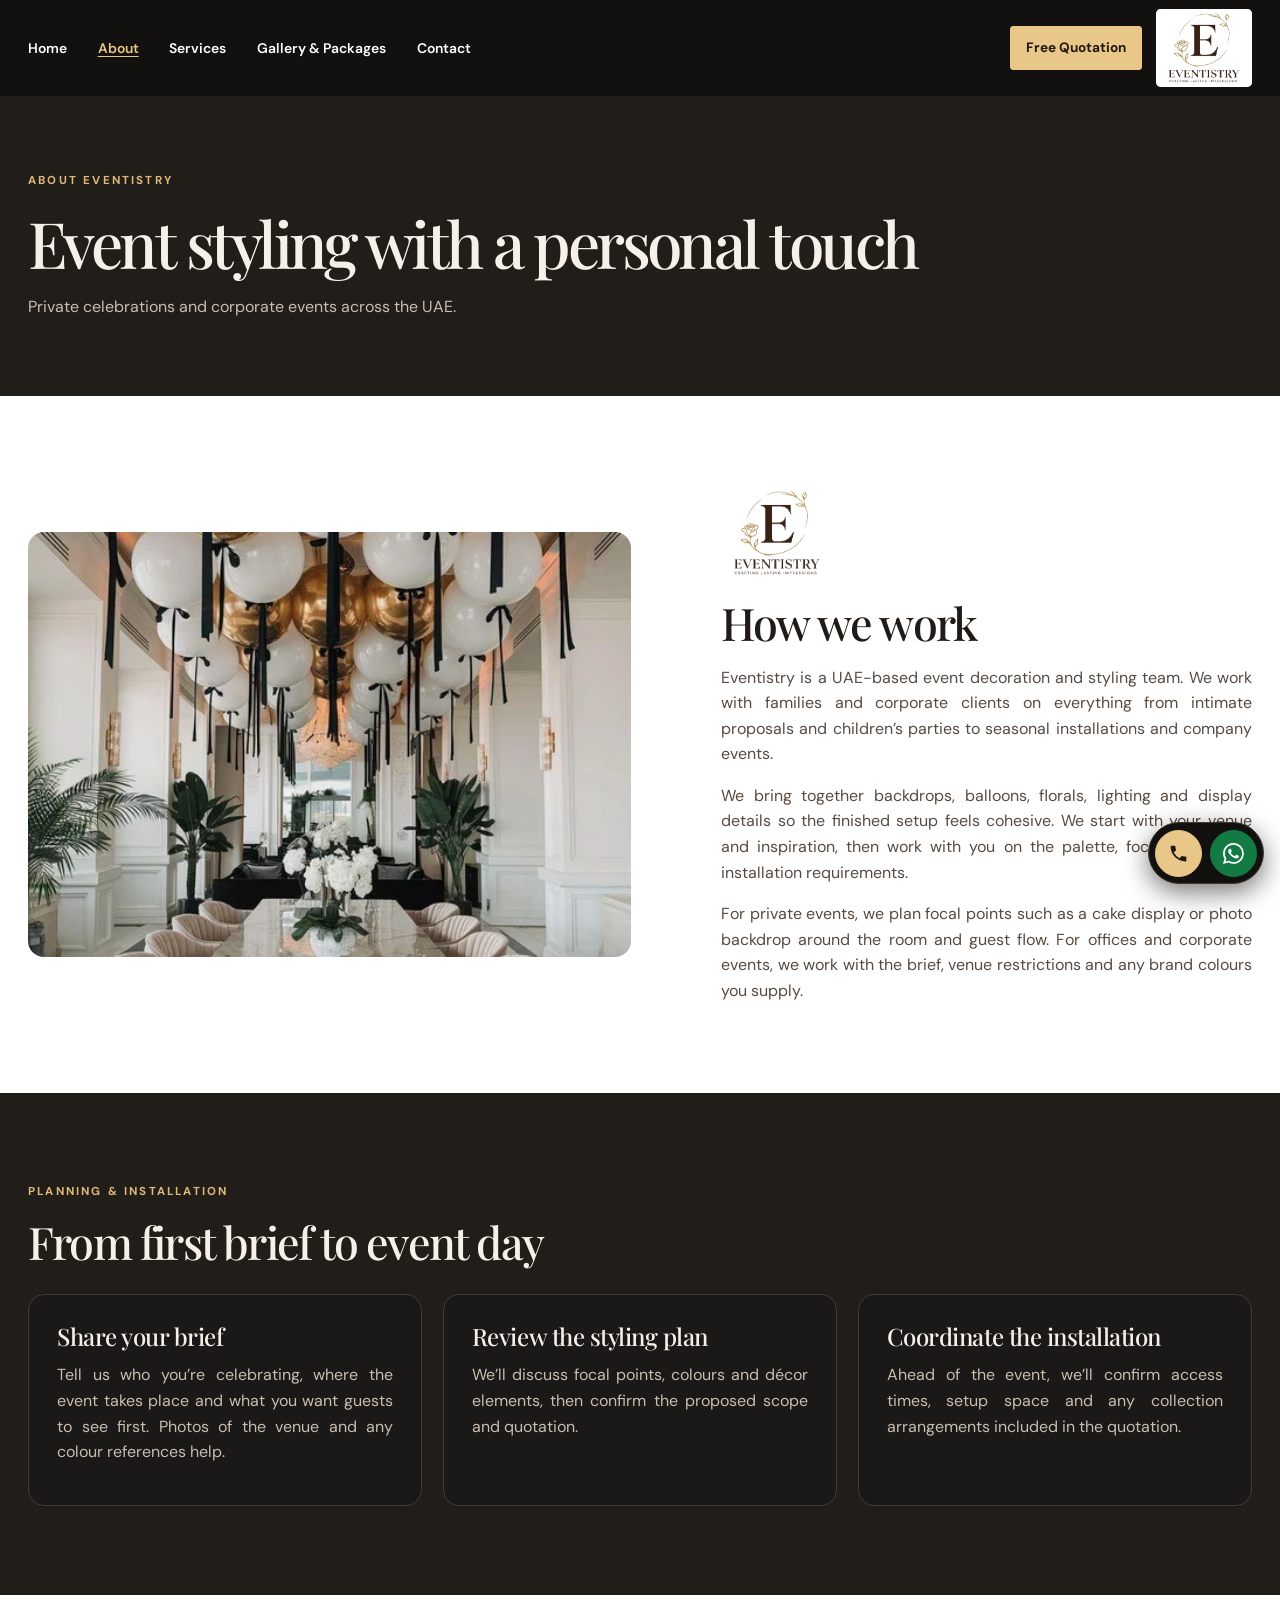
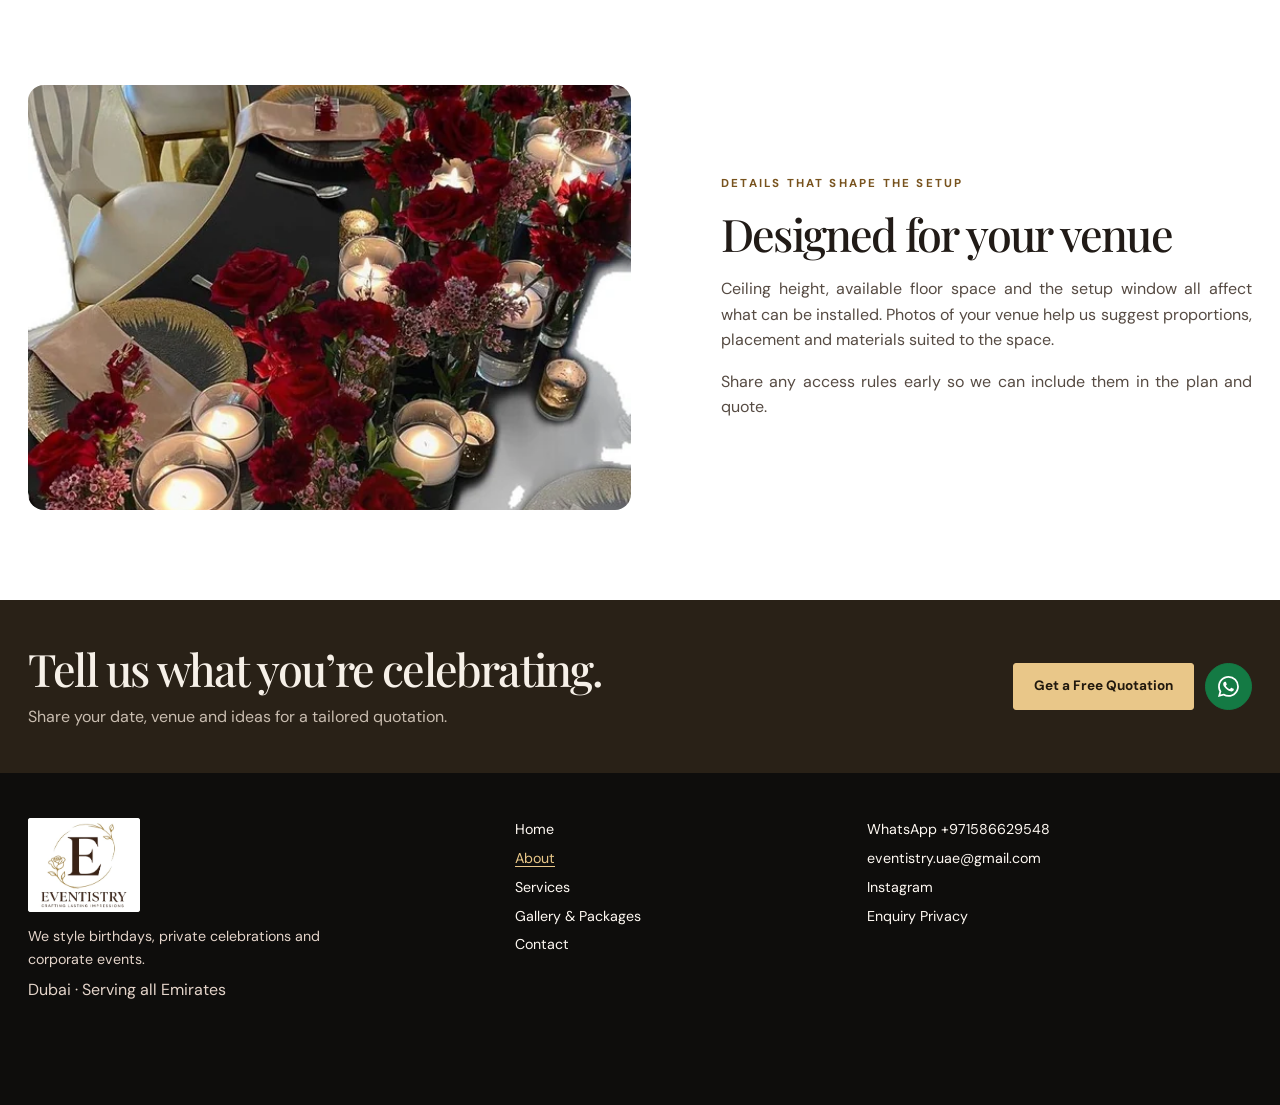
==== commit cd0b8e36: "Upload website filesdd" ====
--- a/about.html
+++ b/about.html
@@ -9,7 +9,7 @@
 <link rel="preconnect" href="https://fonts.googleapis.com">
 <link rel="preconnect" href="https://fonts.gstatic.com" crossorigin>
 <link href="https://fonts.googleapis.com/css2?family=DM+Sans:wght@400;500;600;700&family=Playfair+Display:ital,wght@0,400;0,500;0,600;1,400&display=swap" rel="stylesheet">
-<link rel="stylesheet" href="css/styles.css?v=15">
+<link rel="stylesheet" href="css/styles.css?v=16">
 <script src="js/site.js?v=8" defer></script>
 </head><body>
 <a class="skip-link" href="#main">Skip to content</a>
@@ -17,9 +17,9 @@
 <button type="button" class="menu-toggle" aria-expanded="false" aria-controls="navigation" aria-label="Open menu"><svg viewBox="0 0 24 24" fill="none" stroke="currentColor" stroke-width="1.8" stroke-linecap="round" aria-hidden="true"><path d="M4 6h16M4 12h16M4 18h16"/></svg></button><nav id="navigation" aria-label="Main navigation"><a href="index.html">Home</a><a href="about.html" aria-current="page">About</a><a href="services.html">Services</a><a href="gallery.html">Gallery & Packages</a><a href="contact.html">Contact</a></nav><a class="button" href="contact.html#quotation">Free Quotation</a>
 <a class="brand" href="index.html" aria-label="Eventistry home"><img src="assets/eventistry-logo.png" alt="" width="329" height="392"></a>
 </div></header>
-<main id="main"><section class="page-head"><div class="shell"><p class="eyebrow">About Eventistry</p><h1>Event styling with a personal touch</h1><p>Private celebrations and corporate events across the UAE.</p></div></section><section class="shell section gallery-teaser"><div><img src="assets/corporate.webp" alt="Styled event table with overhead balloons" fetchpriority="high" decoding="async"></div><div><span class="brand about-logo"><img src="assets/eventistry-logo.png" alt="Eventistry · Crafting lasting impressions" width="329" height="392" loading="lazy"></span><h2>How we work</h2><p>Eventistry is a UAE-based event decoration and styling team. We work with families and corporate clients on everything from intimate proposals and children’s parties to seasonal installations and company events.</p><p>We bring together backdrops, balloons, florals, lighting and display details so the finished setup feels cohesive. We start with your venue and inspiration, then work with you on the palette, focal points and installation requirements.</p><p>For private events, we plan focal points such as a cake display or photo backdrop around the room and guest flow. For offices and corporate events, we work with the brief, venue restrictions and any brand colours you supply.</p></div></section>
+<main id="main"><section class="page-head"><div class="shell"><p class="eyebrow">About Eventistry</p><h1>Event styling with a personal touch</h1><p>Private celebrations and corporate events across the UAE.</p></div></section><div class="section-light"><section class="shell section gallery-teaser"><div><img src="assets/corporate.webp" alt="Styled event table with overhead balloons" fetchpriority="high" decoding="async"></div><div><span class="brand about-logo"><img src="assets/eventistry-logo.png" alt="Eventistry · Crafting lasting impressions" width="329" height="392" loading="lazy"></span><h2>How we work</h2><p>Eventistry is a UAE-based event decoration and styling team. We work with families and corporate clients on everything from intimate proposals and children’s parties to seasonal installations and company events.</p><p>We bring together backdrops, balloons, florals, lighting and display details so the finished setup feels cohesive. We start with your venue and inspiration, then work with you on the palette, focal points and installation requirements.</p><p>For private events, we plan focal points such as a cake display or photo backdrop around the room and guest flow. For offices and corporate events, we work with the brief, venue restrictions and any brand colours you supply.</p></div></section></div>
 <section class="section services-preview"><div class="shell"><div class="section-heading"><div><p class="eyebrow">Planning & installation</p><h2>From first brief to event day</h2></div></div>
-  <ol class="card-grid process-list"><li class="package"><h3>Share your brief</h3><p>Tell us who you’re celebrating, where the event takes place and what you want guests to see first. Photos of the venue and any colour references help.</p></li><li class="package"><h3>Review the styling plan</h3><p>We’ll discuss focal points, colours and décor elements, then confirm the proposed scope and quotation.</p></li><li class="package"><h3>Coordinate the installation</h3><p>Ahead of the event, we’ll confirm access times, setup space and any collection arrangements included in the quotation.</p></li></ol></div></section><section class="section shell gallery-teaser"><div><img src="assets/dinner.webp" alt="Candlelit table with layered florals" loading="lazy" decoding="async"></div><div><p class="eyebrow">Details that shape the setup</p><h2>Designed for your venue</h2><p>Ceiling height, available floor space and the setup window all affect what can be installed. Photos of your venue help us suggest proportions, placement and materials suited to the space.</p><p>Share any access rules early so we can include them in the plan and quote.</p></div></section><section class="callout"><div class="shell callout-row"><div><h2>Tell us what you’re celebrating.</h2><p>Share your date, venue and ideas for a tailored quotation.</p></div><div class="actions"><a class="button" href="contact.html#quotation">Get a Free Quotation</a><a class="button contact-icon whatsapp-icon" data-whatsapp href="https://wa.me/971586629548?text=Hello%20Eventistry%2C%20I%20would%20like%20an%20event%20decoration%20quote." aria-label="Chat on WhatsApp" title="Chat on WhatsApp"><svg viewBox="0 0 16 16" aria-hidden="true" fill="currentColor"><path d="M13.601 2.326A7.85 7.85 0 0 0 7.996 0C3.627 0 .068 3.558.064 7.928c0 1.399.366 2.76 1.057 3.965L0 16l4.204-1.102a7.9 7.9 0 0 0 3.788.964h.004c4.37 0 7.928-3.559 7.932-7.928a7.9 7.9 0 0 0-2.327-5.608zM7.996 14.521a6.55 6.55 0 0 1-3.354-.919l-.24-.144-2.493.654.666-2.431-.157-.251a6.57 6.57 0 0 1-1.008-3.502c0-3.632 2.957-6.589 6.59-6.589a6.55 6.55 0 0 1 4.659 1.932 6.56 6.56 0 0 1 1.929 4.662c-.004 3.632-2.961 6.588-6.592 6.588zm3.615-4.917c-.197-.099-1.169-.578-1.351-.644-.181-.066-.313-.099-.445.099-.132.198-.511.643-.626.776-.116.132-.231.149-.429.05-.197-.099-.835-.308-1.59-.981-.588-.524-.985-1.171-1.1-1.369-.115-.198-.012-.305.087-.404.089-.088.197-.231.296-.347.099-.115.132-.197.198-.329.066-.132.033-.248-.017-.347-.049-.099-.445-1.072-.609-1.468-.161-.386-.325-.333-.445-.339l-.38-.007a.73.73 0 0 0-.528.247c-.181.198-.692.677-.692 1.65 0 .973.709 1.914.807 2.046.099.132 1.396 2.132 3.382 2.989.472.204.841.326 1.128.417.474.151.905.13 1.246.079.38-.057 1.169-.479 1.334-.941.165-.462.165-.858.116-.94-.05-.083-.182-.132-.38-.231z"/></svg></a></div></div></section></main>
+  <ol class="card-grid process-list"><li class="package"><h3>Share your brief</h3><p>Tell us who you’re celebrating, where the event takes place and what you want guests to see first. Photos of the venue and any colour references help.</p></li><li class="package"><h3>Review the styling plan</h3><p>We’ll discuss focal points, colours and décor elements, then confirm the proposed scope and quotation.</p></li><li class="package"><h3>Coordinate the installation</h3><p>Ahead of the event, we’ll confirm access times, setup space and any collection arrangements included in the quotation.</p></li></ol></div></section><div class="section-light"><section class="section shell gallery-teaser"><div><img src="assets/dinner.webp" alt="Candlelit table with layered florals" loading="lazy" decoding="async"></div><div><p class="eyebrow">Details that shape the setup</p><h2>Designed for your venue</h2><p>Ceiling height, available floor space and the setup window all affect what can be installed. Photos of your venue help us suggest proportions, placement and materials suited to the space.</p><p>Share any access rules early so we can include them in the plan and quote.</p></div></section></div><section class="callout"><div class="shell callout-row"><div><h2>Tell us what you’re celebrating.</h2><p>Share your date, venue and ideas for a tailored quotation.</p></div><div class="actions"><a class="button" href="contact.html#quotation">Get a Free Quotation</a><a class="button contact-icon whatsapp-icon" data-whatsapp href="https://wa.me/971586629548?text=Hello%20Eventistry%2C%20I%20would%20like%20an%20event%20decoration%20quote." aria-label="Chat on WhatsApp" title="Chat on WhatsApp"><svg viewBox="0 0 16 16" aria-hidden="true" fill="currentColor"><path d="M13.601 2.326A7.85 7.85 0 0 0 7.996 0C3.627 0 .068 3.558.064 7.928c0 1.399.366 2.76 1.057 3.965L0 16l4.204-1.102a7.9 7.9 0 0 0 3.788.964h.004c4.37 0 7.928-3.559 7.932-7.928a7.9 7.9 0 0 0-2.327-5.608zM7.996 14.521a6.55 6.55 0 0 1-3.354-.919l-.24-.144-2.493.654.666-2.431-.157-.251a6.57 6.57 0 0 1-1.008-3.502c0-3.632 2.957-6.589 6.59-6.589a6.55 6.55 0 0 1 4.659 1.932 6.56 6.56 0 0 1 1.929 4.662c-.004 3.632-2.961 6.588-6.592 6.588zm3.615-4.917c-.197-.099-1.169-.578-1.351-.644-.181-.066-.313-.099-.445.099-.132.198-.511.643-.626.776-.116.132-.231.149-.429.05-.197-.099-.835-.308-1.59-.981-.588-.524-.985-1.171-1.1-1.369-.115-.198-.012-.305.087-.404.089-.088.197-.231.296-.347.099-.115.132-.197.198-.329.066-.132.033-.248-.017-.347-.049-.099-.445-1.072-.609-1.468-.161-.386-.325-.333-.445-.339l-.38-.007a.73.73 0 0 0-.528.247c-.181.198-.692.677-.692 1.65 0 .973.709 1.914.807 2.046.099.132 1.396 2.132 3.382 2.989.472.204.841.326 1.128.417.474.151.905.13 1.246.079.38-.057 1.169-.479 1.334-.941.165-.462.165-.858.116-.94-.05-.083-.182-.132-.38-.231z"/></svg></a></div></div></section></main>
 <footer class="site-footer"><div class="shell footer-grid"><div><a class="brand footer-brand" href="index.html" aria-label="Eventistry home"><img src="assets/eventistry-logo.png" alt="" width="329" height="392" loading="lazy"></a><p class="footer-description">We style birthdays, private celebrations and corporate events.</p><p>Dubai · Serving all Emirates</p></div><div class="footer-nav"><a href="index.html">Home</a><a href="about.html" aria-current="page">About</a><a href="services.html">Services</a><a href="gallery.html">Gallery & Packages</a><a href="contact.html">Contact</a></div><div class="footer-nav"><a data-whatsapp href="https://wa.me/971586629548">WhatsApp +971586629548</a><a href="mailto:eventistry.uae@gmail.com">eventistry.uae@gmail.com</a><a href="https://www.instagram.com/eventistry_uae/">Instagram</a><a href="privacy.html">Enquiry Privacy</a></div></div></footer>
 <aside class="contact-dock" aria-label="Quick contact"><a class="button contact-icon phone-icon" href="tel:+971586629548" aria-label="Call Eventistry" title="Call Eventistry"><svg viewBox="0 0 24 24" aria-hidden="true" fill="currentColor"><path d="M6.6 10.8a15.7 15.7 0 0 0 6.6 6.6l2.2-2.2a1 1 0 0 1 1-.24c1.14.38 2.36.58 3.6.58a1 1 0 0 1 1 1V20a1 1 0 0 1-1 1C10.61 21 3 13.39 3 4a1 1 0 0 1 1-1h3.5a1 1 0 0 1 1 1c0 1.25.2 2.46.58 3.6a1 1 0 0 1-.25 1z"/></svg></a><a class="button contact-icon whatsapp-icon" data-whatsapp href="https://wa.me/971586629548?text=Hello%20Eventistry%2C%20I%20would%20like%20an%20event%20decoration%20quote." aria-label="Chat on WhatsApp" title="Chat on WhatsApp"><svg viewBox="0 0 16 16" aria-hidden="true" fill="currentColor"><path d="M13.601 2.326A7.85 7.85 0 0 0 7.996 0C3.627 0 .068 3.558.064 7.928c0 1.399.366 2.76 1.057 3.965L0 16l4.204-1.102a7.9 7.9 0 0 0 3.788.964h.004c4.37 0 7.928-3.559 7.932-7.928a7.9 7.9 0 0 0-2.327-5.608zM7.996 14.521a6.55 6.55 0 0 1-3.354-.919l-.24-.144-2.493.654.666-2.431-.157-.251a6.57 6.57 0 0 1-1.008-3.502c0-3.632 2.957-6.589 6.59-6.589a6.55 6.55 0 0 1 4.659 1.932 6.56 6.56 0 0 1 1.929 4.662c-.004 3.632-2.961 6.588-6.592 6.588zm3.615-4.917c-.197-.099-1.169-.578-1.351-.644-.181-.066-.313-.099-.445.099-.132.198-.511.643-.626.776-.116.132-.231.149-.429.05-.197-.099-.835-.308-1.59-.981-.588-.524-.985-1.171-1.1-1.369-.115-.198-.012-.305.087-.404.089-.088.197-.231.296-.347.099-.115.132-.197.198-.329.066-.132.033-.248-.017-.347-.049-.099-.445-1.072-.609-1.468-.161-.386-.325-.333-.445-.339l-.38-.007a.73.73 0 0 0-.528.247c-.181.198-.692.677-.692 1.65 0 .973.709 1.914.807 2.046.099.132 1.396 2.132 3.382 2.989.472.204.841.326 1.128.417.474.151.905.13 1.246.079.38-.057 1.169-.479 1.334-.941.165-.462.165-.858.116-.94-.05-.083-.182-.132-.38-.231z"/></svg></a></aside>
 <dialog class="lightbox" aria-label="Project photo"><button type="button" class="close-photo" aria-label="Close photo">×</button><img alt=""></dialog>
--- a/css/styles.css
+++ b/css/styles.css
@@ -7,6 +7,7 @@
   --ink: #f6f0e8;
   --muted: #c9bdb0;
   --accent: #e9c789;
+  --button-gold: #e9c789;
   --panel: #211d19;
   --gold: #dfb879;
   --line: #443a30;
@@ -32,7 +33,7 @@
 .eyebrow { color: var(--gold); font-weight: 700; font-size: .72rem; letter-spacing: .19em; text-transform: uppercase; margin-bottom: 1rem; }
 .skip-link { position: fixed; top: 1rem; left: 1rem; z-index: 6; background: var(--surface); padding: .6rem; transform: translateY(-200%); }
 .skip-link:focus { transform: none; }
-.button, .menu-toggle { display: inline-flex; align-items: center; justify-content: center; min-height: 47px; padding: .65rem 1.25rem; border: 1px solid var(--accent); border-radius: 3px; background: var(--accent); color: #21190e; font: 700 .85rem/1.35 var(--body); text-align: center; text-decoration: none; cursor: pointer; }
+.button, .menu-toggle { display: inline-flex; align-items: center; justify-content: center; min-height: 47px; padding: .65rem 1.25rem; border: 1px solid var(--button-gold); border-radius: 3px; background: var(--button-gold); color: #21190e; font: 700 .85rem/1.35 var(--body); text-align: center; text-decoration: none; cursor: pointer; }
 .button:hover { background: #f6dbaa; color: #21190e; }
 .button.outline { background: transparent; color: var(--accent); }
 .button.outline:hover { background: var(--panel); }
@@ -136,7 +137,7 @@
 .form-grid { display: grid; grid-template-columns: repeat(2,minmax(0,1fr)); gap: .95rem; margin: 1.25rem 0; }
 .wide { grid-column: 1 / -1; }
 label { display: block; color: var(--ink); font-size: .86rem; font-weight: 700; }
-input, select, textarea { display: block; margin-top: .25rem; width: 100%; min-height: 42px; background: #131210; border: 1px solid #72604d; border-radius: 3px; padding: .55rem .65rem; color: var(--ink); font: 400 1rem/1.35 var(--body); }
+input, select, textarea { display: block; margin-top: .25rem; width: 100%; min-height: 42px; background: var(--field-background, #131210); border: 1px solid var(--field-border, #72604d); border-radius: 3px; padding: .55rem .65rem; color: var(--ink); font: 400 1rem/1.35 var(--body); }
 input[type="file"] { font-size: .85rem; }
 textarea { resize: vertical; }
 .optional, small, .form-note { font-size: .8rem; color: var(--muted); font-weight: 400; }
@@ -329,3 +330,23 @@
 main p + p { margin-block-start: 1rem; }
 
 .hero-copy > p:not(.eyebrow) { text-align: left; hyphens: none; }
+
+
+/* White sections share a palette for copy, cards and form controls. */
+.section-light {
+  color-scheme: light;
+  --ink: #211b17;
+  --muted: #564b43;
+  --surface: #fcfaf7;
+  --panel: #f5f0e9;
+  --line: #e1d7cb;
+  --accent: #78531e;
+  --gold: #78531e;
+  --field-background: #fff;
+  --field-border: #9c8a7a;
+  background: #fff;
+  color: var(--ink);
+}
+.section-light .pricing-highlight { background: linear-gradient(170deg, #f5ebdb, var(--surface) 64%); }
+.section-light .testimonial { background: linear-gradient(165deg, #f5ebdb, var(--surface) 58%); }
+.section-light :focus-visible { outline-color: var(--accent); }
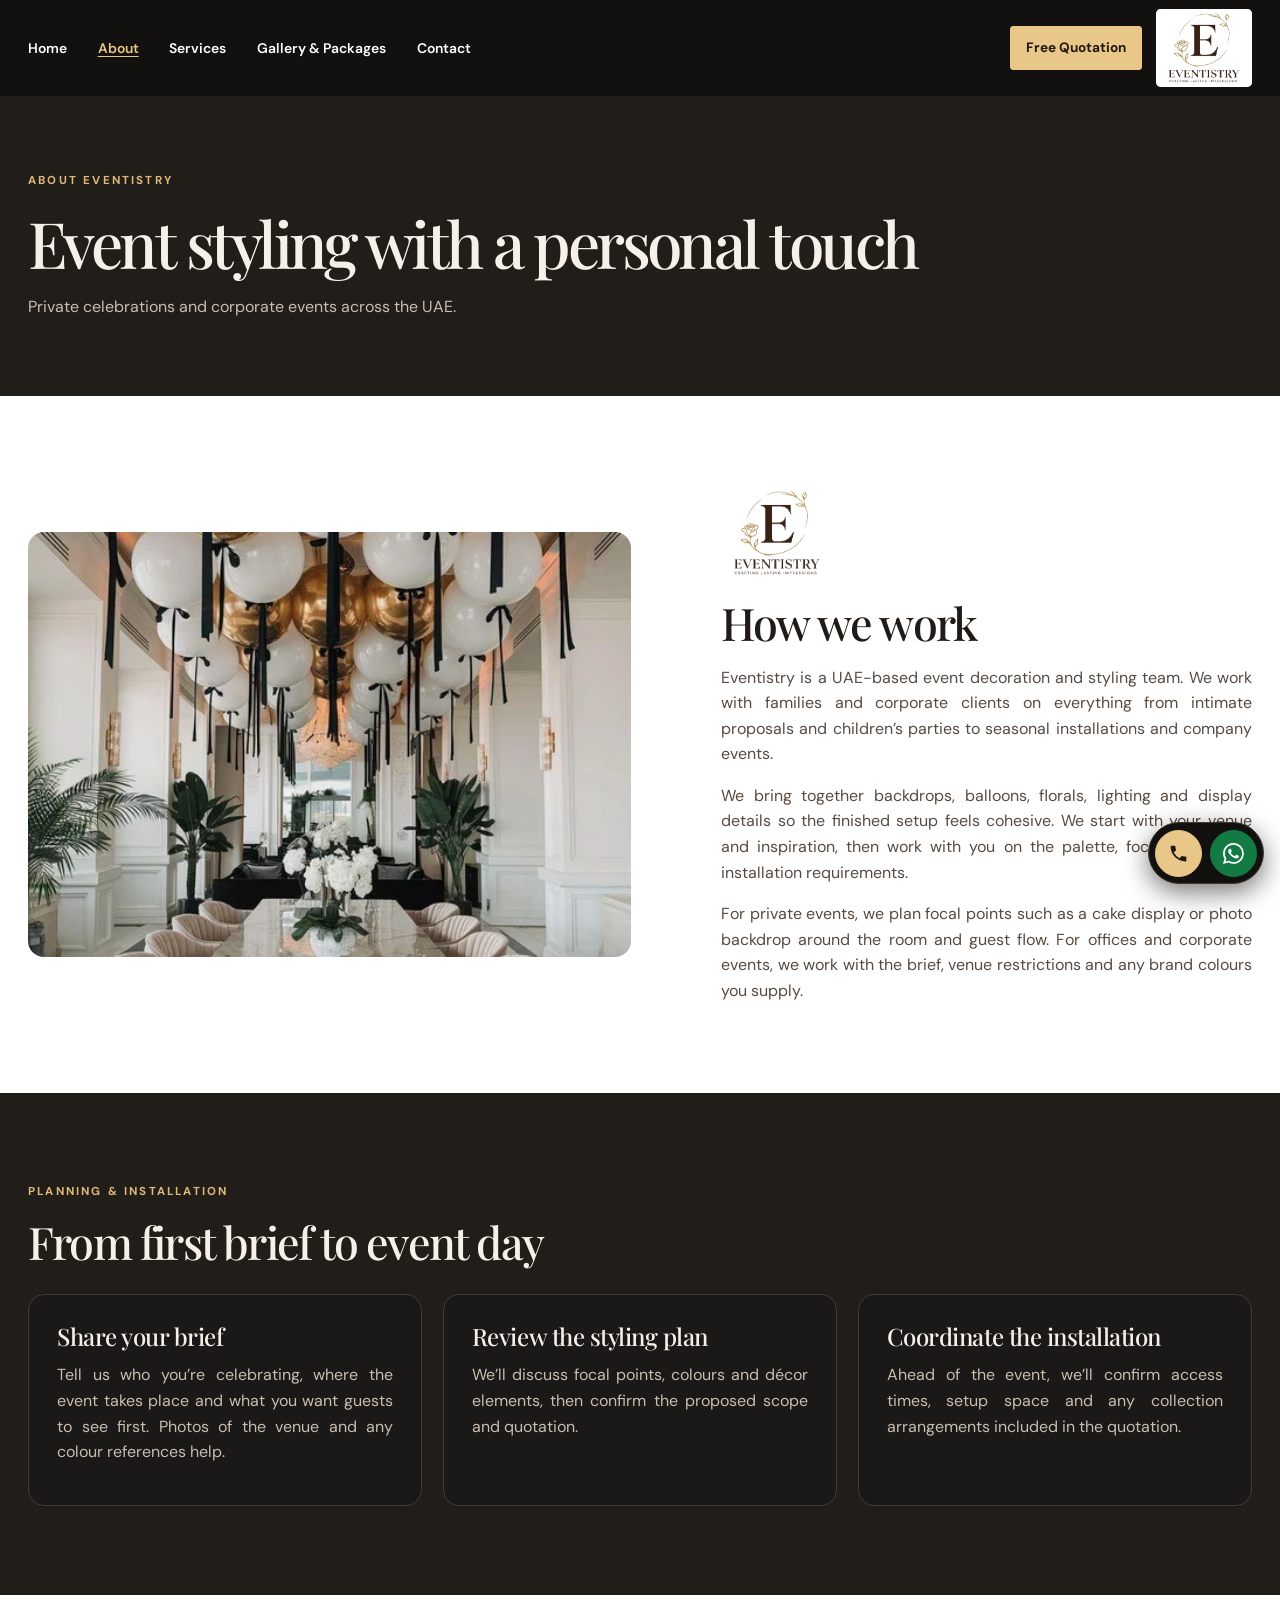
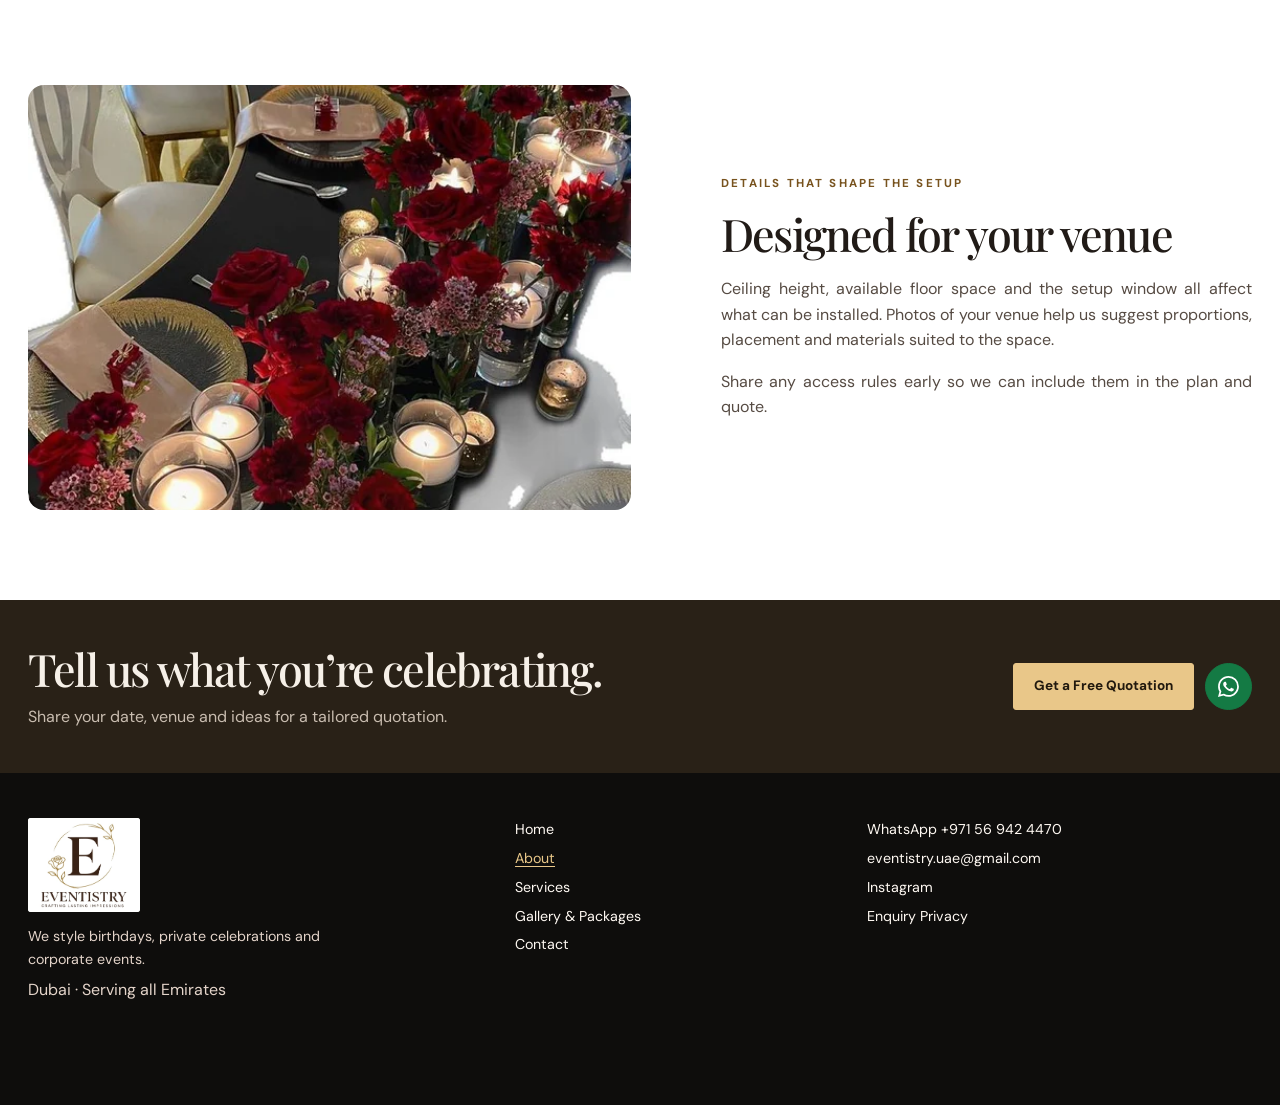
==== commit a8e5d112: "Upload website files" ====
--- a/about.html
+++ b/about.html
@@ -19,9 +19,9 @@
 </div></header>
 <main id="main"><section class="page-head"><div class="shell"><p class="eyebrow">About Eventistry</p><h1>Event styling with a personal touch</h1><p>Private celebrations and corporate events across the UAE.</p></div></section><div class="section-light"><section class="shell section gallery-teaser"><div><img src="assets/corporate.webp" alt="Styled event table with overhead balloons" fetchpriority="high" decoding="async"></div><div><span class="brand about-logo"><img src="assets/eventistry-logo.png" alt="Eventistry · Crafting lasting impressions" width="329" height="392" loading="lazy"></span><h2>How we work</h2><p>Eventistry is a UAE-based event decoration and styling team. We work with families and corporate clients on everything from intimate proposals and children’s parties to seasonal installations and company events.</p><p>We bring together backdrops, balloons, florals, lighting and display details so the finished setup feels cohesive. We start with your venue and inspiration, then work with you on the palette, focal points and installation requirements.</p><p>For private events, we plan focal points such as a cake display or photo backdrop around the room and guest flow. For offices and corporate events, we work with the brief, venue restrictions and any brand colours you supply.</p></div></section></div>
 <section class="section services-preview"><div class="shell"><div class="section-heading"><div><p class="eyebrow">Planning & installation</p><h2>From first brief to event day</h2></div></div>
-  <ol class="card-grid process-list"><li class="package"><h3>Share your brief</h3><p>Tell us who you’re celebrating, where the event takes place and what you want guests to see first. Photos of the venue and any colour references help.</p></li><li class="package"><h3>Review the styling plan</h3><p>We’ll discuss focal points, colours and décor elements, then confirm the proposed scope and quotation.</p></li><li class="package"><h3>Coordinate the installation</h3><p>Ahead of the event, we’ll confirm access times, setup space and any collection arrangements included in the quotation.</p></li></ol></div></section><div class="section-light"><section class="section shell gallery-teaser"><div><img src="assets/dinner.webp" alt="Candlelit table with layered florals" loading="lazy" decoding="async"></div><div><p class="eyebrow">Details that shape the setup</p><h2>Designed for your venue</h2><p>Ceiling height, available floor space and the setup window all affect what can be installed. Photos of your venue help us suggest proportions, placement and materials suited to the space.</p><p>Share any access rules early so we can include them in the plan and quote.</p></div></section></div><section class="callout"><div class="shell callout-row"><div><h2>Tell us what you’re celebrating.</h2><p>Share your date, venue and ideas for a tailored quotation.</p></div><div class="actions"><a class="button" href="contact.html#quotation">Get a Free Quotation</a><a class="button contact-icon whatsapp-icon" data-whatsapp href="https://wa.me/971586629548?text=Hello%20Eventistry%2C%20I%20would%20like%20an%20event%20decoration%20quote." aria-label="Chat on WhatsApp" title="Chat on WhatsApp"><svg viewBox="0 0 16 16" aria-hidden="true" fill="currentColor"><path d="M13.601 2.326A7.85 7.85 0 0 0 7.996 0C3.627 0 .068 3.558.064 7.928c0 1.399.366 2.76 1.057 3.965L0 16l4.204-1.102a7.9 7.9 0 0 0 3.788.964h.004c4.37 0 7.928-3.559 7.932-7.928a7.9 7.9 0 0 0-2.327-5.608zM7.996 14.521a6.55 6.55 0 0 1-3.354-.919l-.24-.144-2.493.654.666-2.431-.157-.251a6.57 6.57 0 0 1-1.008-3.502c0-3.632 2.957-6.589 6.59-6.589a6.55 6.55 0 0 1 4.659 1.932 6.56 6.56 0 0 1 1.929 4.662c-.004 3.632-2.961 6.588-6.592 6.588zm3.615-4.917c-.197-.099-1.169-.578-1.351-.644-.181-.066-.313-.099-.445.099-.132.198-.511.643-.626.776-.116.132-.231.149-.429.05-.197-.099-.835-.308-1.59-.981-.588-.524-.985-1.171-1.1-1.369-.115-.198-.012-.305.087-.404.089-.088.197-.231.296-.347.099-.115.132-.197.198-.329.066-.132.033-.248-.017-.347-.049-.099-.445-1.072-.609-1.468-.161-.386-.325-.333-.445-.339l-.38-.007a.73.73 0 0 0-.528.247c-.181.198-.692.677-.692 1.65 0 .973.709 1.914.807 2.046.099.132 1.396 2.132 3.382 2.989.472.204.841.326 1.128.417.474.151.905.13 1.246.079.38-.057 1.169-.479 1.334-.941.165-.462.165-.858.116-.94-.05-.083-.182-.132-.38-.231z"/></svg></a></div></div></section></main>
-<footer class="site-footer"><div class="shell footer-grid"><div><a class="brand footer-brand" href="index.html" aria-label="Eventistry home"><img src="assets/eventistry-logo.png" alt="" width="329" height="392" loading="lazy"></a><p class="footer-description">We style birthdays, private celebrations and corporate events.</p><p>Dubai · Serving all Emirates</p></div><div class="footer-nav"><a href="index.html">Home</a><a href="about.html" aria-current="page">About</a><a href="services.html">Services</a><a href="gallery.html">Gallery & Packages</a><a href="contact.html">Contact</a></div><div class="footer-nav"><a data-whatsapp href="https://wa.me/971586629548">WhatsApp +971586629548</a><a href="mailto:eventistry.uae@gmail.com">eventistry.uae@gmail.com</a><a href="https://www.instagram.com/eventistry_uae/">Instagram</a><a href="privacy.html">Enquiry Privacy</a></div></div></footer>
-<aside class="contact-dock" aria-label="Quick contact"><a class="button contact-icon phone-icon" href="tel:+971586629548" aria-label="Call Eventistry" title="Call Eventistry"><svg viewBox="0 0 24 24" aria-hidden="true" fill="currentColor"><path d="M6.6 10.8a15.7 15.7 0 0 0 6.6 6.6l2.2-2.2a1 1 0 0 1 1-.24c1.14.38 2.36.58 3.6.58a1 1 0 0 1 1 1V20a1 1 0 0 1-1 1C10.61 21 3 13.39 3 4a1 1 0 0 1 1-1h3.5a1 1 0 0 1 1 1c0 1.25.2 2.46.58 3.6a1 1 0 0 1-.25 1z"/></svg></a><a class="button contact-icon whatsapp-icon" data-whatsapp href="https://wa.me/971586629548?text=Hello%20Eventistry%2C%20I%20would%20like%20an%20event%20decoration%20quote." aria-label="Chat on WhatsApp" title="Chat on WhatsApp"><svg viewBox="0 0 16 16" aria-hidden="true" fill="currentColor"><path d="M13.601 2.326A7.85 7.85 0 0 0 7.996 0C3.627 0 .068 3.558.064 7.928c0 1.399.366 2.76 1.057 3.965L0 16l4.204-1.102a7.9 7.9 0 0 0 3.788.964h.004c4.37 0 7.928-3.559 7.932-7.928a7.9 7.9 0 0 0-2.327-5.608zM7.996 14.521a6.55 6.55 0 0 1-3.354-.919l-.24-.144-2.493.654.666-2.431-.157-.251a6.57 6.57 0 0 1-1.008-3.502c0-3.632 2.957-6.589 6.59-6.589a6.55 6.55 0 0 1 4.659 1.932 6.56 6.56 0 0 1 1.929 4.662c-.004 3.632-2.961 6.588-6.592 6.588zm3.615-4.917c-.197-.099-1.169-.578-1.351-.644-.181-.066-.313-.099-.445.099-.132.198-.511.643-.626.776-.116.132-.231.149-.429.05-.197-.099-.835-.308-1.59-.981-.588-.524-.985-1.171-1.1-1.369-.115-.198-.012-.305.087-.404.089-.088.197-.231.296-.347.099-.115.132-.197.198-.329.066-.132.033-.248-.017-.347-.049-.099-.445-1.072-.609-1.468-.161-.386-.325-.333-.445-.339l-.38-.007a.73.73 0 0 0-.528.247c-.181.198-.692.677-.692 1.65 0 .973.709 1.914.807 2.046.099.132 1.396 2.132 3.382 2.989.472.204.841.326 1.128.417.474.151.905.13 1.246.079.38-.057 1.169-.479 1.334-.941.165-.462.165-.858.116-.94-.05-.083-.182-.132-.38-.231z"/></svg></a></aside>
+  <ol class="card-grid process-list"><li class="package"><h3>Share your brief</h3><p>Tell us who you’re celebrating, where the event takes place and what you want guests to see first. Photos of the venue and any colour references help.</p></li><li class="package"><h3>Review the styling plan</h3><p>We’ll discuss focal points, colours and décor elements, then confirm the proposed scope and quotation.</p></li><li class="package"><h3>Coordinate the installation</h3><p>Ahead of the event, we’ll confirm access times, setup space and any collection arrangements included in the quotation.</p></li></ol></div></section><div class="section-light"><section class="section shell gallery-teaser"><div><img src="assets/dinner.webp" alt="Candlelit table with layered florals" loading="lazy" decoding="async"></div><div><p class="eyebrow">Details that shape the setup</p><h2>Designed for your venue</h2><p>Ceiling height, available floor space and the setup window all affect what can be installed. Photos of your venue help us suggest proportions, placement and materials suited to the space.</p><p>Share any access rules early so we can include them in the plan and quote.</p></div></section></div><section class="callout"><div class="shell callout-row"><div><h2>Tell us what you’re celebrating.</h2><p>Share your date, venue and ideas for a tailored quotation.</p></div><div class="actions"><a class="button" href="contact.html#quotation">Get a Free Quotation</a><a class="button contact-icon whatsapp-icon" data-whatsapp href="https://wa.me/971569424470?text=Hello%20Eventistry%2C%20I%20would%20like%20an%20event%20decoration%20quote." aria-label="Chat on WhatsApp" title="Chat on WhatsApp"><svg viewBox="0 0 16 16" aria-hidden="true" fill="currentColor"><path d="M13.601 2.326A7.85 7.85 0 0 0 7.996 0C3.627 0 .068 3.558.064 7.928c0 1.399.366 2.76 1.057 3.965L0 16l4.204-1.102a7.9 7.9 0 0 0 3.788.964h.004c4.37 0 7.928-3.559 7.932-7.928a7.9 7.9 0 0 0-2.327-5.608zM7.996 14.521a6.55 6.55 0 0 1-3.354-.919l-.24-.144-2.493.654.666-2.431-.157-.251a6.57 6.57 0 0 1-1.008-3.502c0-3.632 2.957-6.589 6.59-6.589a6.55 6.55 0 0 1 4.659 1.932 6.56 6.56 0 0 1 1.929 4.662c-.004 3.632-2.961 6.588-6.592 6.588zm3.615-4.917c-.197-.099-1.169-.578-1.351-.644-.181-.066-.313-.099-.445.099-.132.198-.511.643-.626.776-.116.132-.231.149-.429.05-.197-.099-.835-.308-1.59-.981-.588-.524-.985-1.171-1.1-1.369-.115-.198-.012-.305.087-.404.089-.088.197-.231.296-.347.099-.115.132-.197.198-.329.066-.132.033-.248-.017-.347-.049-.099-.445-1.072-.609-1.468-.161-.386-.325-.333-.445-.339l-.38-.007a.73.73 0 0 0-.528.247c-.181.198-.692.677-.692 1.65 0 .973.709 1.914.807 2.046.099.132 1.396 2.132 3.382 2.989.472.204.841.326 1.128.417.474.151.905.13 1.246.079.38-.057 1.169-.479 1.334-.941.165-.462.165-.858.116-.94-.05-.083-.182-.132-.38-.231z"/></svg></a></div></div></section></main>
+<footer class="site-footer"><div class="shell footer-grid"><div><a class="brand footer-brand" href="index.html" aria-label="Eventistry home"><img src="assets/eventistry-logo.png" alt="" width="329" height="392" loading="lazy"></a><p class="footer-description">We style birthdays, private celebrations and corporate events.</p><p>Dubai · Serving all Emirates</p></div><div class="footer-nav"><a href="index.html">Home</a><a href="about.html" aria-current="page">About</a><a href="services.html">Services</a><a href="gallery.html">Gallery & Packages</a><a href="contact.html">Contact</a></div><div class="footer-nav"><a data-whatsapp href="https://wa.me/971569424470">WhatsApp +971 56 942 4470</a><a href="mailto:eventistry.uae@gmail.com">eventistry.uae@gmail.com</a><a href="https://www.instagram.com/eventistry_uae/">Instagram</a><a href="privacy.html">Enquiry Privacy</a></div></div></footer>
+<aside class="contact-dock" aria-label="Quick contact"><a class="button contact-icon phone-icon" href="tel:+971586629548" aria-label="Call Eventistry" title="Call Eventistry"><svg viewBox="0 0 24 24" aria-hidden="true" fill="currentColor"><path d="M6.6 10.8a15.7 15.7 0 0 0 6.6 6.6l2.2-2.2a1 1 0 0 1 1-.24c1.14.38 2.36.58 3.6.58a1 1 0 0 1 1 1V20a1 1 0 0 1-1 1C10.61 21 3 13.39 3 4a1 1 0 0 1 1-1h3.5a1 1 0 0 1 1 1c0 1.25.2 2.46.58 3.6a1 1 0 0 1-.25 1z"/></svg></a><a class="button contact-icon whatsapp-icon" data-whatsapp href="https://wa.me/971569424470?text=Hello%20Eventistry%2C%20I%20would%20like%20an%20event%20decoration%20quote." aria-label="Chat on WhatsApp" title="Chat on WhatsApp"><svg viewBox="0 0 16 16" aria-hidden="true" fill="currentColor"><path d="M13.601 2.326A7.85 7.85 0 0 0 7.996 0C3.627 0 .068 3.558.064 7.928c0 1.399.366 2.76 1.057 3.965L0 16l4.204-1.102a7.9 7.9 0 0 0 3.788.964h.004c4.37 0 7.928-3.559 7.932-7.928a7.9 7.9 0 0 0-2.327-5.608zM7.996 14.521a6.55 6.55 0 0 1-3.354-.919l-.24-.144-2.493.654.666-2.431-.157-.251a6.57 6.57 0 0 1-1.008-3.502c0-3.632 2.957-6.589 6.59-6.589a6.55 6.55 0 0 1 4.659 1.932 6.56 6.56 0 0 1 1.929 4.662c-.004 3.632-2.961 6.588-6.592 6.588zm3.615-4.917c-.197-.099-1.169-.578-1.351-.644-.181-.066-.313-.099-.445.099-.132.198-.511.643-.626.776-.116.132-.231.149-.429.05-.197-.099-.835-.308-1.59-.981-.588-.524-.985-1.171-1.1-1.369-.115-.198-.012-.305.087-.404.089-.088.197-.231.296-.347.099-.115.132-.197.198-.329.066-.132.033-.248-.017-.347-.049-.099-.445-1.072-.609-1.468-.161-.386-.325-.333-.445-.339l-.38-.007a.73.73 0 0 0-.528.247c-.181.198-.692.677-.692 1.65 0 .973.709 1.914.807 2.046.099.132 1.396 2.132 3.382 2.989.472.204.841.326 1.128.417.474.151.905.13 1.246.079.38-.057 1.169-.479 1.334-.941.165-.462.165-.858.116-.94-.05-.083-.182-.132-.38-.231z"/></svg></a></aside>
 <dialog class="lightbox" aria-label="Project photo"><button type="button" class="close-photo" aria-label="Close photo">×</button><img alt=""></dialog>
 <script src="js/quote.js" defer></script>
 </body></html>
--- a/css/styles.css
+++ b/css/styles.css
@@ -350,3 +350,25 @@
 .section-light .pricing-highlight { background: linear-gradient(170deg, #f5ebdb, var(--surface) 64%); }
 .section-light .testimonial { background: linear-gradient(165deg, #f5ebdb, var(--surface) 58%); }
 .section-light :focus-visible { outline-color: var(--accent); }
+
+/* Celebration packages and optional experiences */
+.pricing-card { min-width: 0; }
+.pricing-card h3 { min-height: 2.6em; }
+.pricing-note { margin-top: 1.75rem; max-width: 85ch; font-size: .9rem; }
+.addon-grid, .entertainment-grid, .experience-categories { display: grid; grid-template-columns: repeat(3,minmax(0,1fr)); gap: 1.2rem; }
+.addon-card, .experience-card { display: flex; flex-direction: column; align-items: start; gap: .8rem; padding: 1.5rem; border: 1px solid var(--line); border-radius: 16px; background: var(--surface); min-width: 0; }
+.addon-card h3, .experience-card h3 { font-size: 1.35rem; }
+.addon-card .button, .experience-card .button { margin-top: auto; width: 100%; }
+.addon-price { color: var(--gold); }
+.experience-card .eyebrow { margin: 0; font-size: .65rem; }
+.additional-heading { margin: 2.5rem 0 1.2rem; }
+.service-card img[src*="baby-shower-new"] { object-position: center 42%; }
+@media (max-width: 900px) { .addon-grid, .entertainment-grid, .experience-categories { grid-template-columns: repeat(2,minmax(0,1fr)); } }
+@media (max-width: 600px) { .addon-grid, .entertainment-grid, .experience-categories { grid-template-columns: 1fr; } .pricing-card h3 { min-height: 0; } }
+
+/* Photographic cards for celebration packages and optional experiences. */
+.package-photo { width: 100%; aspect-ratio: 1.6; object-fit: cover; border-radius: 11px; margin-bottom: 1.2rem; }
+.addon-photo, .experience-photo { width: 100%; aspect-ratio: 1.6; border-radius: 10px; object-fit: cover; margin-bottom: .2rem; }
+.experience-photo { background-image: url('../assets/entertainment-scenes.webp'); background-size: 400% 200%; background-position: var(--photo-x) var(--photo-y); background-repeat: no-repeat; }
+.pricing-card { overflow: hidden; }
+.experience-photo { aspect-ratio: 3 / 4; }
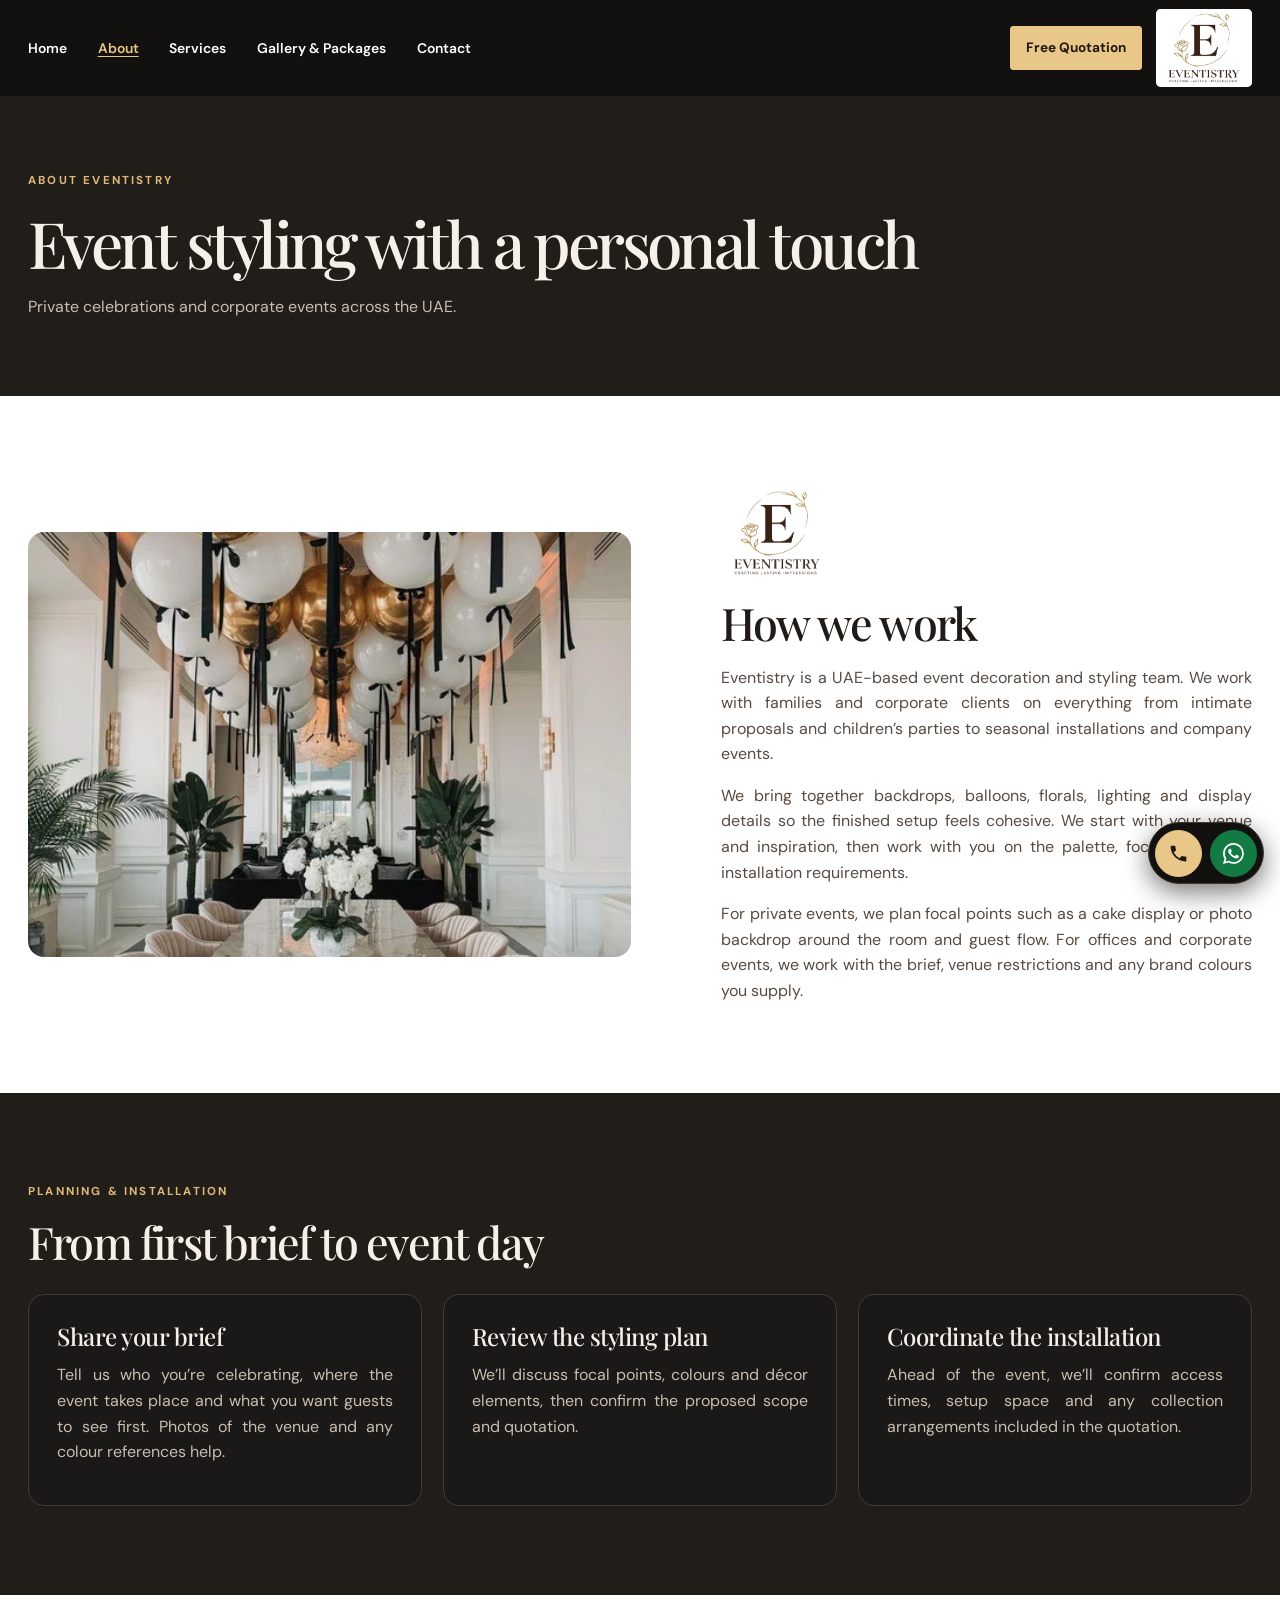
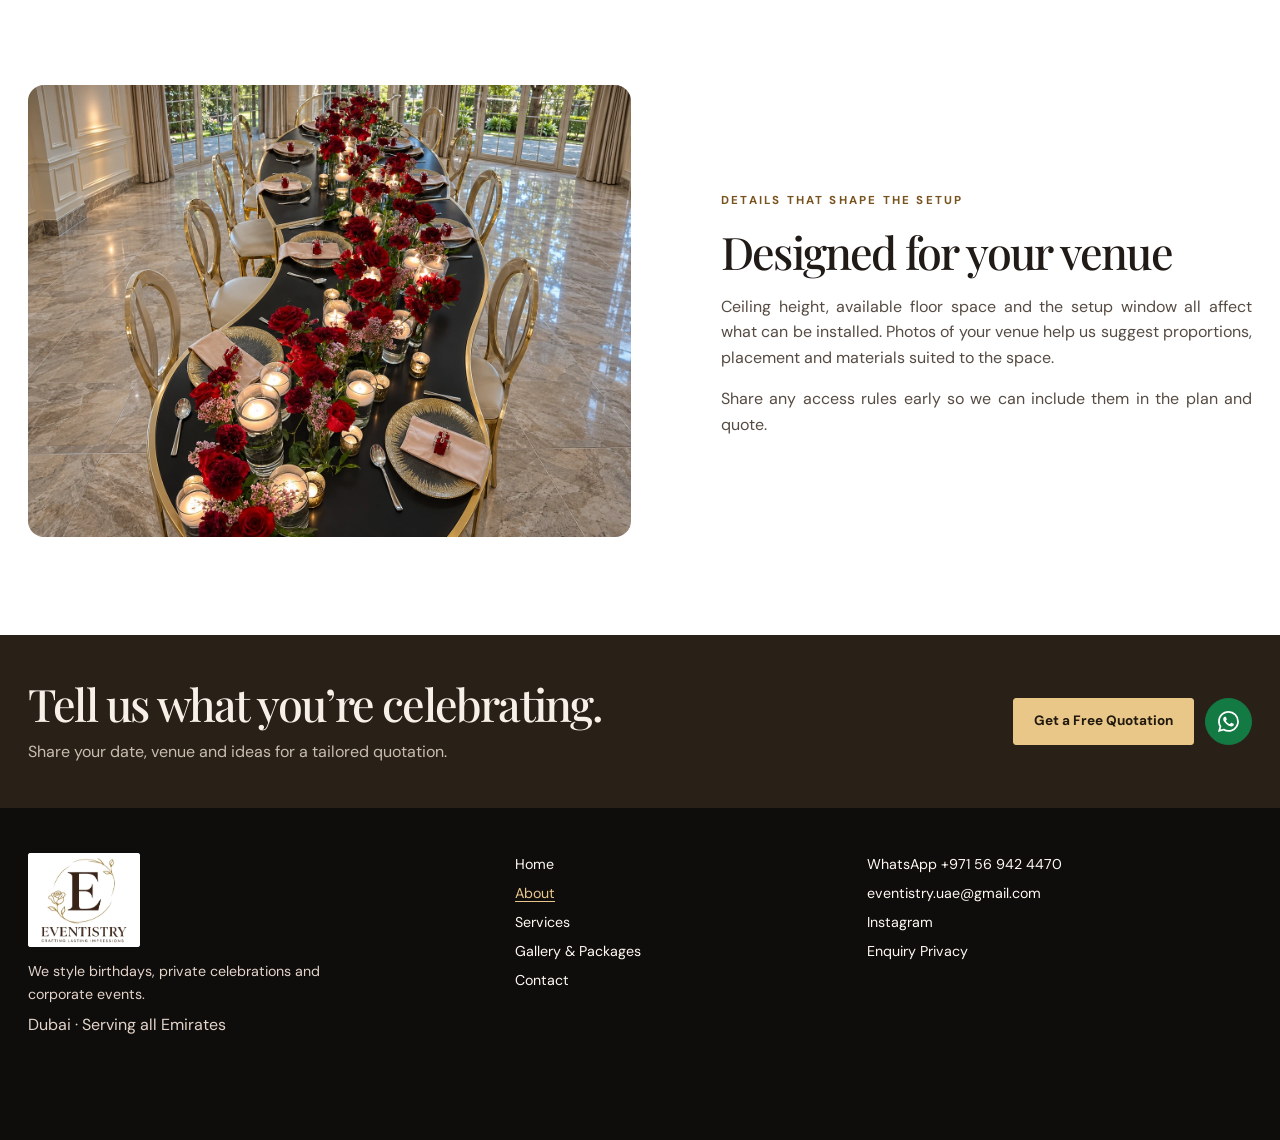
==== commit a5826a23: "ai_image_update" ====
--- a/about.html
+++ b/about.html
@@ -9,7 +9,7 @@
 <link rel="preconnect" href="https://fonts.googleapis.com">
 <link rel="preconnect" href="https://fonts.gstatic.com" crossorigin>
 <link href="https://fonts.googleapis.com/css2?family=DM+Sans:wght@400;500;600;700&family=Playfair+Display:ital,wght@0,400;0,500;0,600;1,400&display=swap" rel="stylesheet">
-<link rel="stylesheet" href="css/styles.css?v=16">
+<link rel="stylesheet" href="css/styles.css?v=23">
 <script src="js/site.js?v=8" defer></script>
 </head><body>
 <a class="skip-link" href="#main">Skip to content</a>
@@ -19,7 +19,7 @@
 </div></header>
 <main id="main"><section class="page-head"><div class="shell"><p class="eyebrow">About Eventistry</p><h1>Event styling with a personal touch</h1><p>Private celebrations and corporate events across the UAE.</p></div></section><div class="section-light"><section class="shell section gallery-teaser"><div><img src="assets/corporate.webp" alt="Styled event table with overhead balloons" fetchpriority="high" decoding="async"></div><div><span class="brand about-logo"><img src="assets/eventistry-logo.png" alt="Eventistry · Crafting lasting impressions" width="329" height="392" loading="lazy"></span><h2>How we work</h2><p>Eventistry is a UAE-based event decoration and styling team. We work with families and corporate clients on everything from intimate proposals and children’s parties to seasonal installations and company events.</p><p>We bring together backdrops, balloons, florals, lighting and display details so the finished setup feels cohesive. We start with your venue and inspiration, then work with you on the palette, focal points and installation requirements.</p><p>For private events, we plan focal points such as a cake display or photo backdrop around the room and guest flow. For offices and corporate events, we work with the brief, venue restrictions and any brand colours you supply.</p></div></section></div>
 <section class="section services-preview"><div class="shell"><div class="section-heading"><div><p class="eyebrow">Planning & installation</p><h2>From first brief to event day</h2></div></div>
-  <ol class="card-grid process-list"><li class="package"><h3>Share your brief</h3><p>Tell us who you’re celebrating, where the event takes place and what you want guests to see first. Photos of the venue and any colour references help.</p></li><li class="package"><h3>Review the styling plan</h3><p>We’ll discuss focal points, colours and décor elements, then confirm the proposed scope and quotation.</p></li><li class="package"><h3>Coordinate the installation</h3><p>Ahead of the event, we’ll confirm access times, setup space and any collection arrangements included in the quotation.</p></li></ol></div></section><div class="section-light"><section class="section shell gallery-teaser"><div><img src="assets/dinner.webp" alt="Candlelit table with layered florals" loading="lazy" decoding="async"></div><div><p class="eyebrow">Details that shape the setup</p><h2>Designed for your venue</h2><p>Ceiling height, available floor space and the setup window all affect what can be installed. Photos of your venue help us suggest proportions, placement and materials suited to the space.</p><p>Share any access rules early so we can include them in the plan and quote.</p></div></section></div><section class="callout"><div class="shell callout-row"><div><h2>Tell us what you’re celebrating.</h2><p>Share your date, venue and ideas for a tailored quotation.</p></div><div class="actions"><a class="button" href="contact.html#quotation">Get a Free Quotation</a><a class="button contact-icon whatsapp-icon" data-whatsapp href="https://wa.me/971569424470?text=Hello%20Eventistry%2C%20I%20would%20like%20an%20event%20decoration%20quote." aria-label="Chat on WhatsApp" title="Chat on WhatsApp"><svg viewBox="0 0 16 16" aria-hidden="true" fill="currentColor"><path d="M13.601 2.326A7.85 7.85 0 0 0 7.996 0C3.627 0 .068 3.558.064 7.928c0 1.399.366 2.76 1.057 3.965L0 16l4.204-1.102a7.9 7.9 0 0 0 3.788.964h.004c4.37 0 7.928-3.559 7.932-7.928a7.9 7.9 0 0 0-2.327-5.608zM7.996 14.521a6.55 6.55 0 0 1-3.354-.919l-.24-.144-2.493.654.666-2.431-.157-.251a6.57 6.57 0 0 1-1.008-3.502c0-3.632 2.957-6.589 6.59-6.589a6.55 6.55 0 0 1 4.659 1.932 6.56 6.56 0 0 1 1.929 4.662c-.004 3.632-2.961 6.588-6.592 6.588zm3.615-4.917c-.197-.099-1.169-.578-1.351-.644-.181-.066-.313-.099-.445.099-.132.198-.511.643-.626.776-.116.132-.231.149-.429.05-.197-.099-.835-.308-1.59-.981-.588-.524-.985-1.171-1.1-1.369-.115-.198-.012-.305.087-.404.089-.088.197-.231.296-.347.099-.115.132-.197.198-.329.066-.132.033-.248-.017-.347-.049-.099-.445-1.072-.609-1.468-.161-.386-.325-.333-.445-.339l-.38-.007a.73.73 0 0 0-.528.247c-.181.198-.692.677-.692 1.65 0 .973.709 1.914.807 2.046.099.132 1.396 2.132 3.382 2.989.472.204.841.326 1.128.417.474.151.905.13 1.246.079.38-.057 1.169-.479 1.334-.941.165-.462.165-.858.116-.94-.05-.083-.182-.132-.38-.231z"/></svg></a></div></div></section></main>
+  <ol class="card-grid process-list"><li class="package"><h3>Share your brief</h3><p>Tell us who you’re celebrating, where the event takes place and what you want guests to see first. Photos of the venue and any colour references help.</p></li><li class="package"><h3>Review the styling plan</h3><p>We’ll discuss focal points, colours and décor elements, then confirm the proposed scope and quotation.</p></li><li class="package"><h3>Coordinate the installation</h3><p>Ahead of the event, we’ll confirm access times, setup space and any collection arrangements included in the quotation.</p></li></ol></div></section><div class="section-light"><section class="section shell gallery-teaser"><div><a data-photo aria-label="Open full photo" href="assets/dinner.webp" class="photo-fill" data-full-photo><img src="assets/dinner-landscape.webp" alt="Candlelit table with layered florals" loading="lazy" decoding="async" width="1448" height="1086"></a></div><div><p class="eyebrow">Details that shape the setup</p><h2>Designed for your venue</h2><p>Ceiling height, available floor space and the setup window all affect what can be installed. Photos of your venue help us suggest proportions, placement and materials suited to the space.</p><p>Share any access rules early so we can include them in the plan and quote.</p></div></section></div><section class="callout"><div class="shell callout-row"><div><h2>Tell us what you’re celebrating.</h2><p>Share your date, venue and ideas for a tailored quotation.</p></div><div class="actions"><a class="button" href="contact.html#quotation">Get a Free Quotation</a><a class="button contact-icon whatsapp-icon" data-whatsapp href="https://wa.me/971569424470?text=Hello%20Eventistry%2C%20I%20would%20like%20an%20event%20decoration%20quote." aria-label="Chat on WhatsApp" title="Chat on WhatsApp"><svg viewBox="0 0 16 16" aria-hidden="true" fill="currentColor"><path d="M13.601 2.326A7.85 7.85 0 0 0 7.996 0C3.627 0 .068 3.558.064 7.928c0 1.399.366 2.76 1.057 3.965L0 16l4.204-1.102a7.9 7.9 0 0 0 3.788.964h.004c4.37 0 7.928-3.559 7.932-7.928a7.9 7.9 0 0 0-2.327-5.608zM7.996 14.521a6.55 6.55 0 0 1-3.354-.919l-.24-.144-2.493.654.666-2.431-.157-.251a6.57 6.57 0 0 1-1.008-3.502c0-3.632 2.957-6.589 6.59-6.589a6.55 6.55 0 0 1 4.659 1.932 6.56 6.56 0 0 1 1.929 4.662c-.004 3.632-2.961 6.588-6.592 6.588zm3.615-4.917c-.197-.099-1.169-.578-1.351-.644-.181-.066-.313-.099-.445.099-.132.198-.511.643-.626.776-.116.132-.231.149-.429.05-.197-.099-.835-.308-1.59-.981-.588-.524-.985-1.171-1.1-1.369-.115-.198-.012-.305.087-.404.089-.088.197-.231.296-.347.099-.115.132-.197.198-.329.066-.132.033-.248-.017-.347-.049-.099-.445-1.072-.609-1.468-.161-.386-.325-.333-.445-.339l-.38-.007a.73.73 0 0 0-.528.247c-.181.198-.692.677-.692 1.65 0 .973.709 1.914.807 2.046.099.132 1.396 2.132 3.382 2.989.472.204.841.326 1.128.417.474.151.905.13 1.246.079.38-.057 1.169-.479 1.334-.941.165-.462.165-.858.116-.94-.05-.083-.182-.132-.38-.231z"/></svg></a></div></div></section></main>
 <footer class="site-footer"><div class="shell footer-grid"><div><a class="brand footer-brand" href="index.html" aria-label="Eventistry home"><img src="assets/eventistry-logo.png" alt="" width="329" height="392" loading="lazy"></a><p class="footer-description">We style birthdays, private celebrations and corporate events.</p><p>Dubai · Serving all Emirates</p></div><div class="footer-nav"><a href="index.html">Home</a><a href="about.html" aria-current="page">About</a><a href="services.html">Services</a><a href="gallery.html">Gallery & Packages</a><a href="contact.html">Contact</a></div><div class="footer-nav"><a data-whatsapp href="https://wa.me/971569424470">WhatsApp +971 56 942 4470</a><a href="mailto:eventistry.uae@gmail.com">eventistry.uae@gmail.com</a><a href="https://www.instagram.com/eventistry_uae/">Instagram</a><a href="privacy.html">Enquiry Privacy</a></div></div></footer>
 <aside class="contact-dock" aria-label="Quick contact"><a class="button contact-icon phone-icon" href="tel:+971586629548" aria-label="Call Eventistry" title="Call Eventistry"><svg viewBox="0 0 24 24" aria-hidden="true" fill="currentColor"><path d="M6.6 10.8a15.7 15.7 0 0 0 6.6 6.6l2.2-2.2a1 1 0 0 1 1-.24c1.14.38 2.36.58 3.6.58a1 1 0 0 1 1 1V20a1 1 0 0 1-1 1C10.61 21 3 13.39 3 4a1 1 0 0 1 1-1h3.5a1 1 0 0 1 1 1c0 1.25.2 2.46.58 3.6a1 1 0 0 1-.25 1z"/></svg></a><a class="button contact-icon whatsapp-icon" data-whatsapp href="https://wa.me/971569424470?text=Hello%20Eventistry%2C%20I%20would%20like%20an%20event%20decoration%20quote." aria-label="Chat on WhatsApp" title="Chat on WhatsApp"><svg viewBox="0 0 16 16" aria-hidden="true" fill="currentColor"><path d="M13.601 2.326A7.85 7.85 0 0 0 7.996 0C3.627 0 .068 3.558.064 7.928c0 1.399.366 2.76 1.057 3.965L0 16l4.204-1.102a7.9 7.9 0 0 0 3.788.964h.004c4.37 0 7.928-3.559 7.932-7.928a7.9 7.9 0 0 0-2.327-5.608zM7.996 14.521a6.55 6.55 0 0 1-3.354-.919l-.24-.144-2.493.654.666-2.431-.157-.251a6.57 6.57 0 0 1-1.008-3.502c0-3.632 2.957-6.589 6.59-6.589a6.55 6.55 0 0 1 4.659 1.932 6.56 6.56 0 0 1 1.929 4.662c-.004 3.632-2.961 6.588-6.592 6.588zm3.615-4.917c-.197-.099-1.169-.578-1.351-.644-.181-.066-.313-.099-.445.099-.132.198-.511.643-.626.776-.116.132-.231.149-.429.05-.197-.099-.835-.308-1.59-.981-.588-.524-.985-1.171-1.1-1.369-.115-.198-.012-.305.087-.404.089-.088.197-.231.296-.347.099-.115.132-.197.198-.329.066-.132.033-.248-.017-.347-.049-.099-.445-1.072-.609-1.468-.161-.386-.325-.333-.445-.339l-.38-.007a.73.73 0 0 0-.528.247c-.181.198-.692.677-.692 1.65 0 .973.709 1.914.807 2.046.099.132 1.396 2.132 3.382 2.989.472.204.841.326 1.128.417.474.151.905.13 1.246.079.38-.057 1.169-.479 1.334-.941.165-.462.165-.858.116-.94-.05-.083-.182-.132-.38-.231z"/></svg></a></aside>
 <dialog class="lightbox" aria-label="Project photo"><button type="button" class="close-photo" aria-label="Close photo">×</button><img alt=""></dialog>
--- a/css/styles.css
+++ b/css/styles.css
@@ -372,3 +372,25 @@
 .experience-photo { background-image: url('../assets/entertainment-scenes.webp'); background-size: 400% 200%; background-position: var(--photo-x) var(--photo-y); background-repeat: no-repeat; }
 .pricing-card { overflow: hidden; }
 .experience-photo { aspect-ratio: 3 / 4; }
+
+/* Uploaded Bubble Show photograph uses the same frame as the entertainment cards. */
+img.bubble-show-photo { display: block; object-fit: cover; object-position: center; background: none; }
+
+/* Extended horizontal photos fill equal frames without artificial blur. */
+.photo-fill { display: block; position: relative; width: 100%; height: auto; aspect-ratio: 4 / 3; overflow: hidden; flex-shrink: 0; border-radius: 10px; cursor: zoom-in; }
+.photo-fill::before { display: none; }
+main .photo-fill > img { display: block; position: absolute; inset: 0; width: 100%; height: 100%; margin: 0; aspect-ratio: auto; object-fit: cover; object-position: center; border-radius: 0; filter: none; }
+.gallery-grid { display: grid; columns: auto; grid-template-columns: repeat(4,minmax(0,1fr)); align-items: stretch; gap: 1.25rem; }
+.featured-gallery { grid-template-columns: repeat(3,minmax(0,1fr)); }
+.gallery-grid figure { display: flex; flex-direction: column; width: auto; min-width: 0; margin: 0; overflow: hidden; border-radius: 14px; }
+.gallery-grid figure > a { display: block; width: 100%; height: auto; aspect-ratio: 4 / 3; overflow: hidden; }
+.gallery-grid a .photo-fill { height: 100%; aspect-ratio: auto; border-radius: 0; }
+.gallery-grid figcaption { display: flex; align-items: center; min-height: 60px; padding: .8rem 1rem; margin: 0; }
+.service-card > .photo-fill { border-radius: 0; }
+.gallery-teaser .photo-fill { height: auto; aspect-ratio: 4 / 3; border-radius: 16px; }
+.pricing-card > .photo-fill { margin-bottom: 1.2rem; }
+.experience-card > .photo-fill { aspect-ratio: 4 / 3; }
+.hero-picture img, .hero-picture-portrait img { object-fit: contain; }
+.lightbox img { width: auto; height: auto; max-width: 100%; max-height: 81vh; object-fit: contain; }
+@media (max-width: 760px) { .gallery-grid, .featured-gallery { grid-template-columns: repeat(2,minmax(0,1fr)); } }
+@media (max-width: 460px) { .gallery-grid, .featured-gallery { grid-template-columns: 1fr; } }
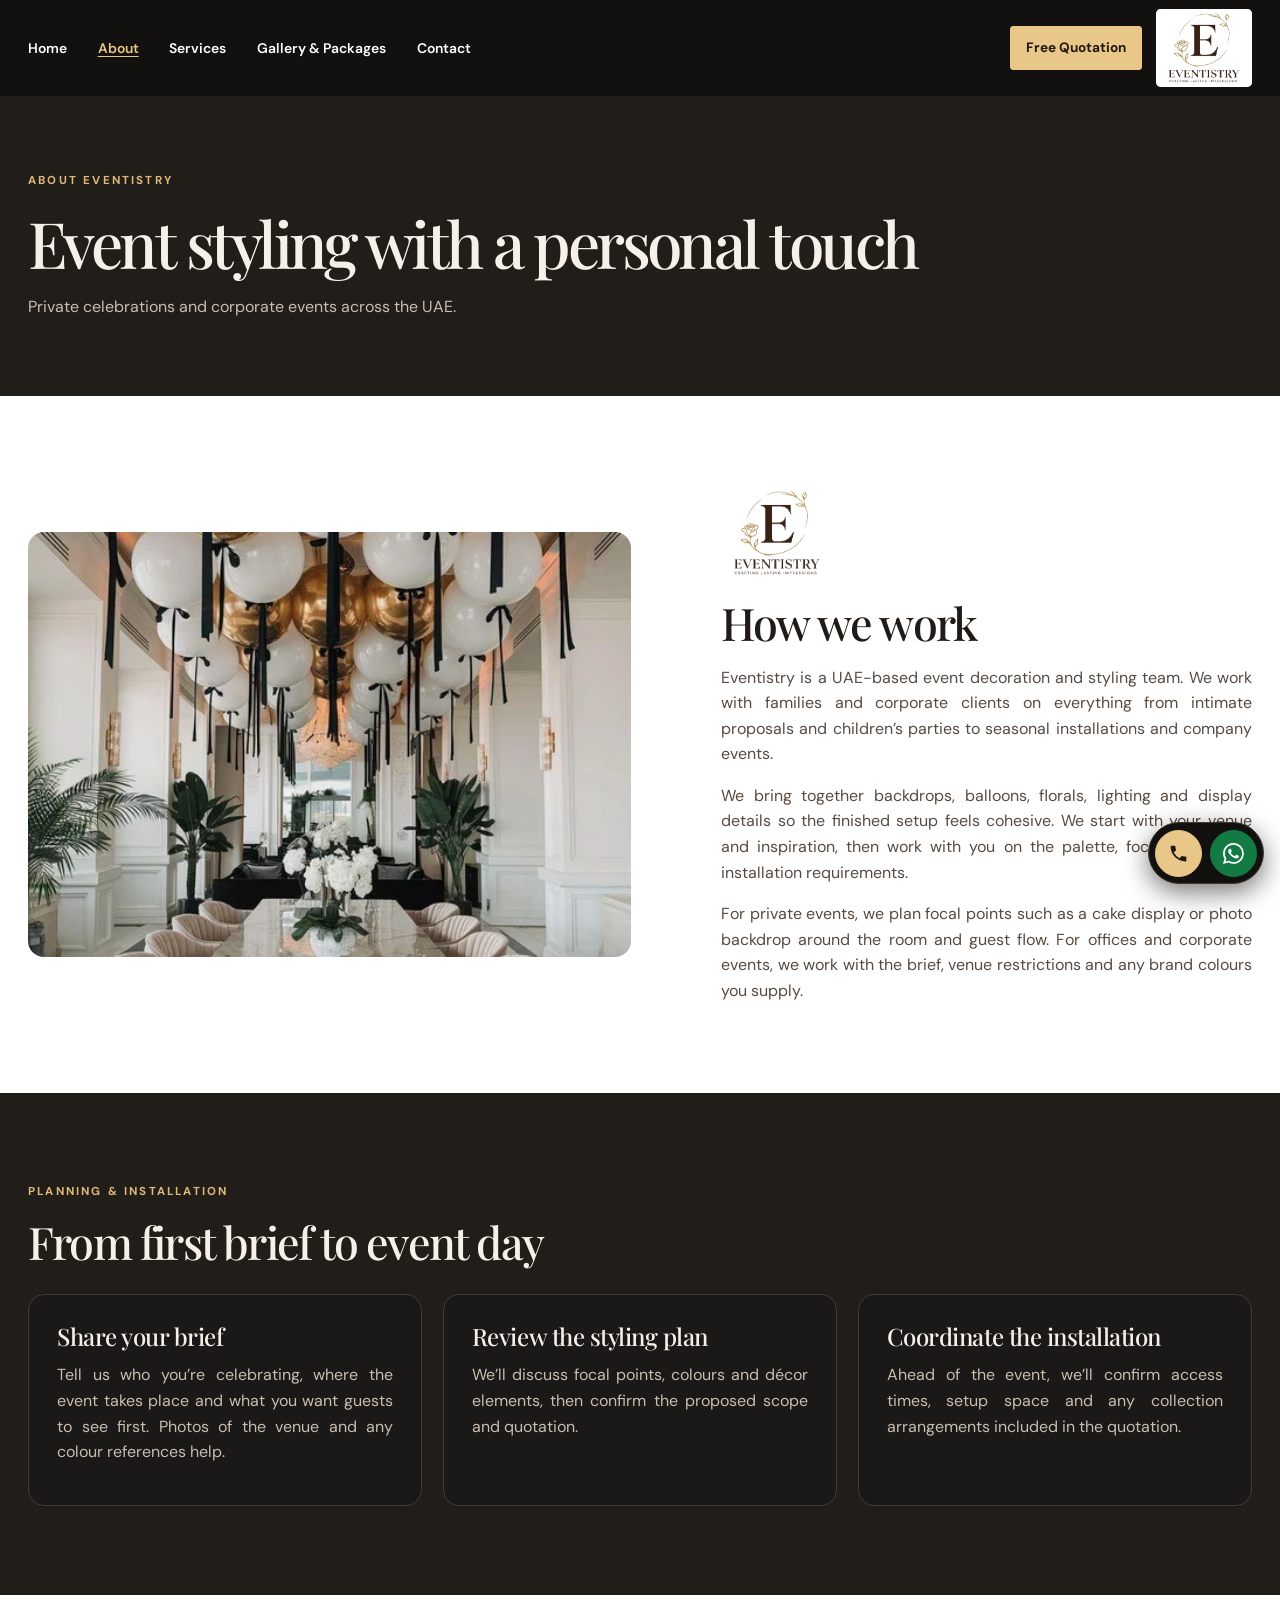
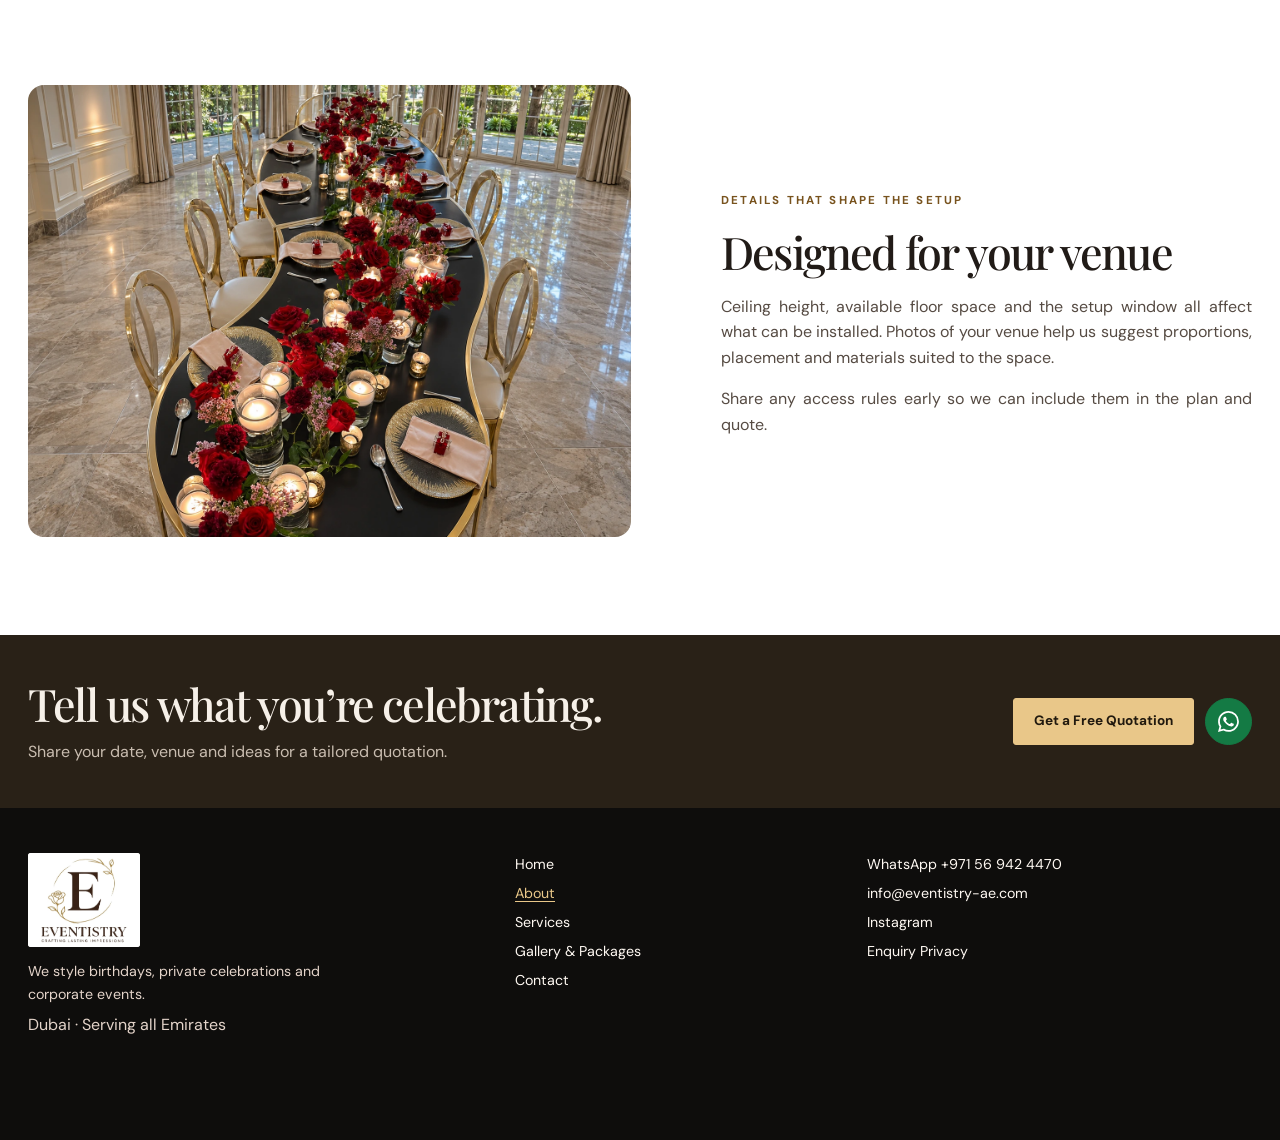
==== commit c80ecee6: "contact_updated" ====
--- a/about.html
+++ b/about.html
@@ -9,7 +9,7 @@
 <link rel="preconnect" href="https://fonts.googleapis.com">
 <link rel="preconnect" href="https://fonts.gstatic.com" crossorigin>
 <link href="https://fonts.googleapis.com/css2?family=DM+Sans:wght@400;500;600;700&family=Playfair+Display:ital,wght@0,400;0,500;0,600;1,400&display=swap" rel="stylesheet">
-<link rel="stylesheet" href="css/styles.css?v=23">
+<link rel="stylesheet" href="css/styles.css?v=24">
 <script src="js/site.js?v=8" defer></script>
 </head><body>
 <a class="skip-link" href="#main">Skip to content</a>
@@ -20,7 +20,7 @@
 <main id="main"><section class="page-head"><div class="shell"><p class="eyebrow">About Eventistry</p><h1>Event styling with a personal touch</h1><p>Private celebrations and corporate events across the UAE.</p></div></section><div class="section-light"><section class="shell section gallery-teaser"><div><img src="assets/corporate.webp" alt="Styled event table with overhead balloons" fetchpriority="high" decoding="async"></div><div><span class="brand about-logo"><img src="assets/eventistry-logo.png" alt="Eventistry · Crafting lasting impressions" width="329" height="392" loading="lazy"></span><h2>How we work</h2><p>Eventistry is a UAE-based event decoration and styling team. We work with families and corporate clients on everything from intimate proposals and children’s parties to seasonal installations and company events.</p><p>We bring together backdrops, balloons, florals, lighting and display details so the finished setup feels cohesive. We start with your venue and inspiration, then work with you on the palette, focal points and installation requirements.</p><p>For private events, we plan focal points such as a cake display or photo backdrop around the room and guest flow. For offices and corporate events, we work with the brief, venue restrictions and any brand colours you supply.</p></div></section></div>
 <section class="section services-preview"><div class="shell"><div class="section-heading"><div><p class="eyebrow">Planning & installation</p><h2>From first brief to event day</h2></div></div>
   <ol class="card-grid process-list"><li class="package"><h3>Share your brief</h3><p>Tell us who you’re celebrating, where the event takes place and what you want guests to see first. Photos of the venue and any colour references help.</p></li><li class="package"><h3>Review the styling plan</h3><p>We’ll discuss focal points, colours and décor elements, then confirm the proposed scope and quotation.</p></li><li class="package"><h3>Coordinate the installation</h3><p>Ahead of the event, we’ll confirm access times, setup space and any collection arrangements included in the quotation.</p></li></ol></div></section><div class="section-light"><section class="section shell gallery-teaser"><div><a data-photo aria-label="Open full photo" href="assets/dinner.webp" class="photo-fill" data-full-photo><img src="assets/dinner-landscape.webp" alt="Candlelit table with layered florals" loading="lazy" decoding="async" width="1448" height="1086"></a></div><div><p class="eyebrow">Details that shape the setup</p><h2>Designed for your venue</h2><p>Ceiling height, available floor space and the setup window all affect what can be installed. Photos of your venue help us suggest proportions, placement and materials suited to the space.</p><p>Share any access rules early so we can include them in the plan and quote.</p></div></section></div><section class="callout"><div class="shell callout-row"><div><h2>Tell us what you’re celebrating.</h2><p>Share your date, venue and ideas for a tailored quotation.</p></div><div class="actions"><a class="button" href="contact.html#quotation">Get a Free Quotation</a><a class="button contact-icon whatsapp-icon" data-whatsapp href="https://wa.me/971569424470?text=Hello%20Eventistry%2C%20I%20would%20like%20an%20event%20decoration%20quote." aria-label="Chat on WhatsApp" title="Chat on WhatsApp"><svg viewBox="0 0 16 16" aria-hidden="true" fill="currentColor"><path d="M13.601 2.326A7.85 7.85 0 0 0 7.996 0C3.627 0 .068 3.558.064 7.928c0 1.399.366 2.76 1.057 3.965L0 16l4.204-1.102a7.9 7.9 0 0 0 3.788.964h.004c4.37 0 7.928-3.559 7.932-7.928a7.9 7.9 0 0 0-2.327-5.608zM7.996 14.521a6.55 6.55 0 0 1-3.354-.919l-.24-.144-2.493.654.666-2.431-.157-.251a6.57 6.57 0 0 1-1.008-3.502c0-3.632 2.957-6.589 6.59-6.589a6.55 6.55 0 0 1 4.659 1.932 6.56 6.56 0 0 1 1.929 4.662c-.004 3.632-2.961 6.588-6.592 6.588zm3.615-4.917c-.197-.099-1.169-.578-1.351-.644-.181-.066-.313-.099-.445.099-.132.198-.511.643-.626.776-.116.132-.231.149-.429.05-.197-.099-.835-.308-1.59-.981-.588-.524-.985-1.171-1.1-1.369-.115-.198-.012-.305.087-.404.089-.088.197-.231.296-.347.099-.115.132-.197.198-.329.066-.132.033-.248-.017-.347-.049-.099-.445-1.072-.609-1.468-.161-.386-.325-.333-.445-.339l-.38-.007a.73.73 0 0 0-.528.247c-.181.198-.692.677-.692 1.65 0 .973.709 1.914.807 2.046.099.132 1.396 2.132 3.382 2.989.472.204.841.326 1.128.417.474.151.905.13 1.246.079.38-.057 1.169-.479 1.334-.941.165-.462.165-.858.116-.94-.05-.083-.182-.132-.38-.231z"/></svg></a></div></div></section></main>
-<footer class="site-footer"><div class="shell footer-grid"><div><a class="brand footer-brand" href="index.html" aria-label="Eventistry home"><img src="assets/eventistry-logo.png" alt="" width="329" height="392" loading="lazy"></a><p class="footer-description">We style birthdays, private celebrations and corporate events.</p><p>Dubai · Serving all Emirates</p></div><div class="footer-nav"><a href="index.html">Home</a><a href="about.html" aria-current="page">About</a><a href="services.html">Services</a><a href="gallery.html">Gallery & Packages</a><a href="contact.html">Contact</a></div><div class="footer-nav"><a data-whatsapp href="https://wa.me/971569424470">WhatsApp +971 56 942 4470</a><a href="mailto:eventistry.uae@gmail.com">eventistry.uae@gmail.com</a><a href="https://www.instagram.com/eventistry_uae/">Instagram</a><a href="privacy.html">Enquiry Privacy</a></div></div></footer>
+<footer class="site-footer"><div class="shell footer-grid"><div><a class="brand footer-brand" href="index.html" aria-label="Eventistry home"><img src="assets/eventistry-logo.png" alt="" width="329" height="392" loading="lazy"></a><p class="footer-description">We style birthdays, private celebrations and corporate events.</p><p>Dubai · Serving all Emirates</p></div><div class="footer-nav"><a href="index.html">Home</a><a href="about.html" aria-current="page">About</a><a href="services.html">Services</a><a href="gallery.html">Gallery & Packages</a><a href="contact.html">Contact</a></div><div class="footer-nav"><a data-whatsapp href="https://wa.me/971569424470">WhatsApp +971 56 942 4470</a><a href="mailto:info@eventistry-ae.com">info@eventistry-ae.com</a><a href="https://www.instagram.com/eventistry_uae/">Instagram</a><a href="privacy.html">Enquiry Privacy</a></div></div></footer>
 <aside class="contact-dock" aria-label="Quick contact"><a class="button contact-icon phone-icon" href="tel:+971586629548" aria-label="Call Eventistry" title="Call Eventistry"><svg viewBox="0 0 24 24" aria-hidden="true" fill="currentColor"><path d="M6.6 10.8a15.7 15.7 0 0 0 6.6 6.6l2.2-2.2a1 1 0 0 1 1-.24c1.14.38 2.36.58 3.6.58a1 1 0 0 1 1 1V20a1 1 0 0 1-1 1C10.61 21 3 13.39 3 4a1 1 0 0 1 1-1h3.5a1 1 0 0 1 1 1c0 1.25.2 2.46.58 3.6a1 1 0 0 1-.25 1z"/></svg></a><a class="button contact-icon whatsapp-icon" data-whatsapp href="https://wa.me/971569424470?text=Hello%20Eventistry%2C%20I%20would%20like%20an%20event%20decoration%20quote." aria-label="Chat on WhatsApp" title="Chat on WhatsApp"><svg viewBox="0 0 16 16" aria-hidden="true" fill="currentColor"><path d="M13.601 2.326A7.85 7.85 0 0 0 7.996 0C3.627 0 .068 3.558.064 7.928c0 1.399.366 2.76 1.057 3.965L0 16l4.204-1.102a7.9 7.9 0 0 0 3.788.964h.004c4.37 0 7.928-3.559 7.932-7.928a7.9 7.9 0 0 0-2.327-5.608zM7.996 14.521a6.55 6.55 0 0 1-3.354-.919l-.24-.144-2.493.654.666-2.431-.157-.251a6.57 6.57 0 0 1-1.008-3.502c0-3.632 2.957-6.589 6.59-6.589a6.55 6.55 0 0 1 4.659 1.932 6.56 6.56 0 0 1 1.929 4.662c-.004 3.632-2.961 6.588-6.592 6.588zm3.615-4.917c-.197-.099-1.169-.578-1.351-.644-.181-.066-.313-.099-.445.099-.132.198-.511.643-.626.776-.116.132-.231.149-.429.05-.197-.099-.835-.308-1.59-.981-.588-.524-.985-1.171-1.1-1.369-.115-.198-.012-.305.087-.404.089-.088.197-.231.296-.347.099-.115.132-.197.198-.329.066-.132.033-.248-.017-.347-.049-.099-.445-1.072-.609-1.468-.161-.386-.325-.333-.445-.339l-.38-.007a.73.73 0 0 0-.528.247c-.181.198-.692.677-.692 1.65 0 .973.709 1.914.807 2.046.099.132 1.396 2.132 3.382 2.989.472.204.841.326 1.128.417.474.151.905.13 1.246.079.38-.057 1.169-.479 1.334-.941.165-.462.165-.858.116-.94-.05-.083-.182-.132-.38-.231z"/></svg></a></aside>
 <dialog class="lightbox" aria-label="Project photo"><button type="button" class="close-photo" aria-label="Close photo">×</button><img alt=""></dialog>
 <script src="js/quote.js" defer></script>
--- a/css/styles.css
+++ b/css/styles.css
@@ -394,3 +394,14 @@
 .lightbox img { width: auto; height: auto; max-width: 100%; max-height: 81vh; object-fit: contain; }
 @media (max-width: 760px) { .gallery-grid, .featured-gallery { grid-template-columns: repeat(2,minmax(0,1fr)); } }
 @media (max-width: 460px) { .gallery-grid, .featured-gallery { grid-template-columns: 1fr; } }
+
+/* Gallery captions share the Decoration Add-ons card title typography. */
+.gallery-grid figcaption {
+  font-family: var(--display);
+  font-size: 1.35rem;
+  font-weight: 500;
+  line-height: 1.13;
+  letter-spacing: -.02em;
+  color: var(--ink);
+  min-height: 76px;
+}
